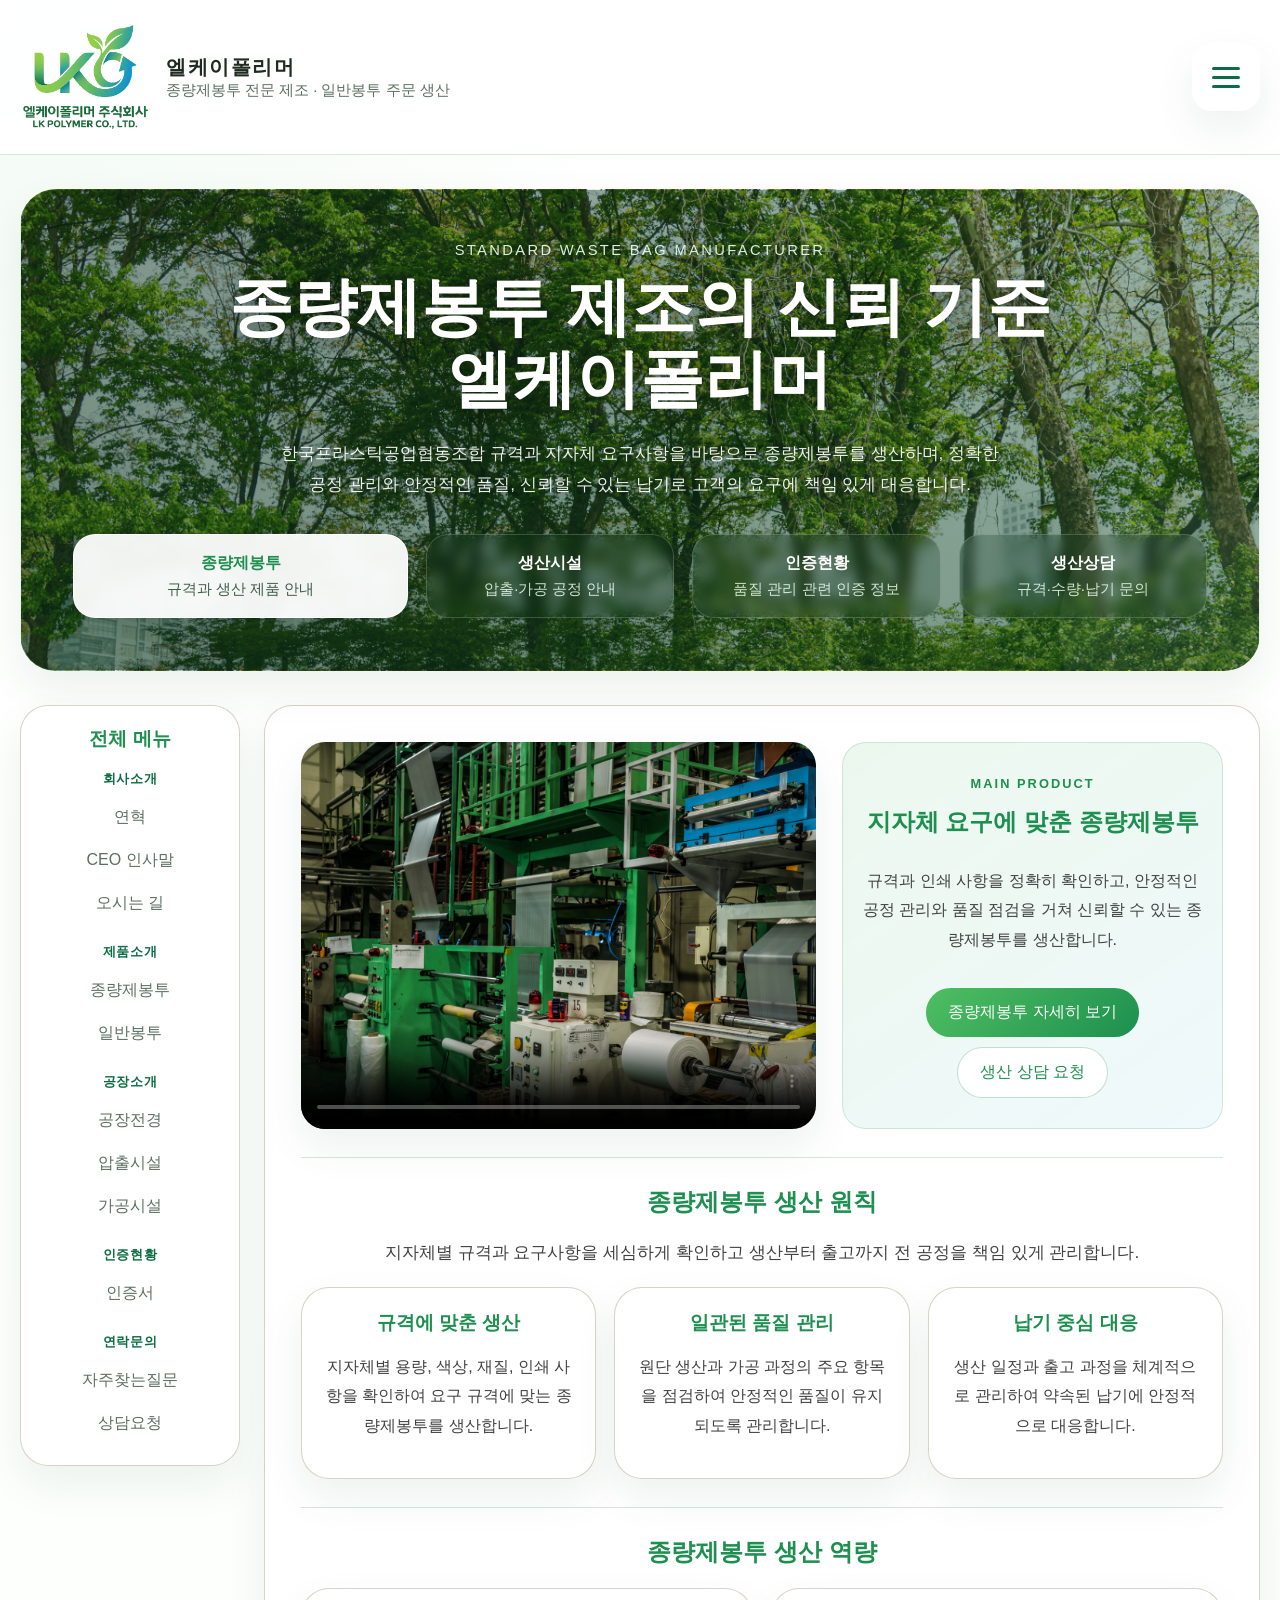
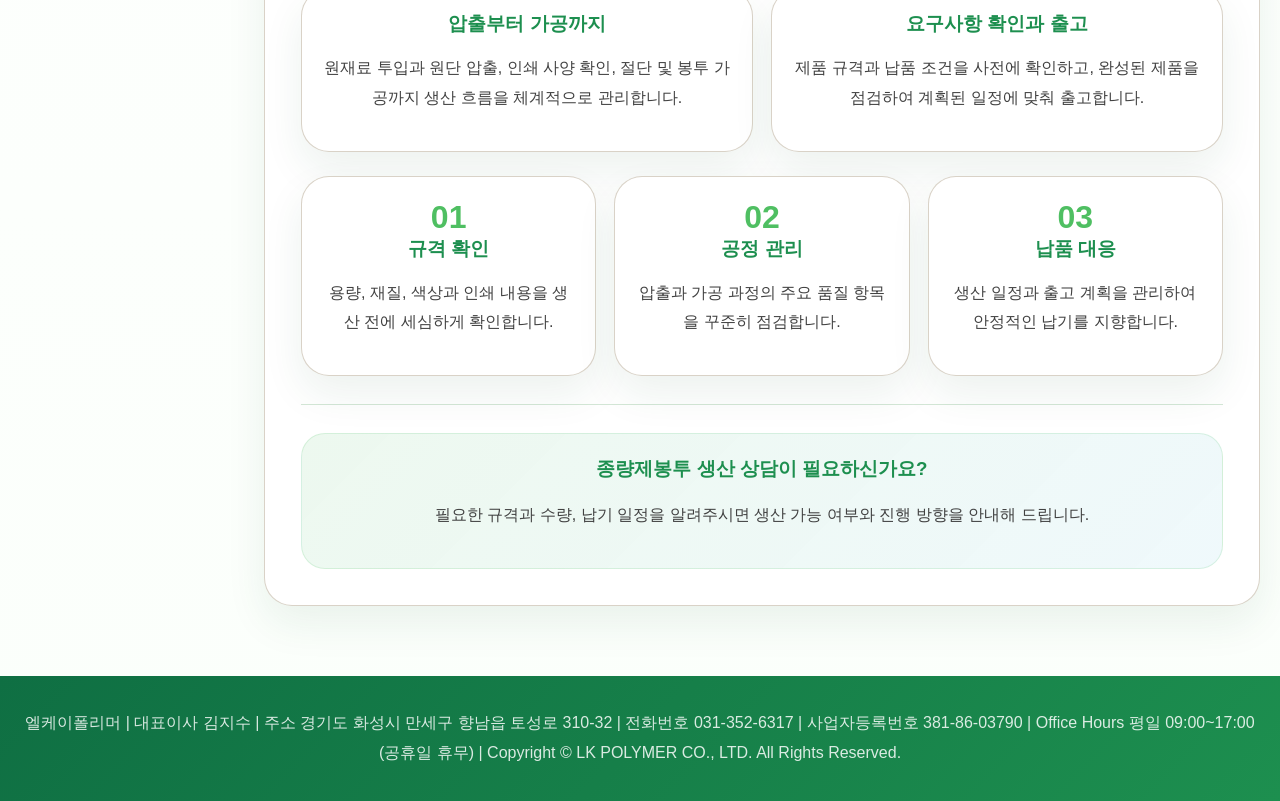
==== index.html @ 13bec756 "1" ====
<!DOCTYPE html>
<html lang="ko">
<head>
  <meta charset="UTF-8">
  <meta name="viewport" content="width=device-width, initial-scale=1.0">
  <title>엘케이폴리머 | 종량제봉투 전문 제조기업</title>
  <link rel="stylesheet" href="assets/css/style.css">
</head>
<body data-page="home">
  <div class="site-shell">
    <header class="header-wrap">
      <div class="header-inner">
        <a class="brand" href="index.html" aria-label="엘케이폴리머 메인으로 이동">
          <img src="assets/images/logo.png" alt="엘케이폴리머 로고">
          <div class="brand-copy">
            <strong data-text-key="brandName">엘케이폴리머</strong>
            <span data-text-key="brandTagline">종량제봉투 전문 제조 · 일반봉투 주문 생산</span>
          </div>
        </a>
        <button class="menu-toggle" type="button" aria-label="전체 메뉴 열기" aria-expanded="false" data-menu-toggle>
          <span></span>
        </button>
      </div>
      <nav class="global-nav" data-global-menu>
        <div class="global-nav-panel">
          <div class="menu-grid">
            <div class="menu-group">
              <h3 data-text-key="menuAbout">회사소개</h3>
              <a href="about-history.html" data-text-key="menuAboutHistory">연혁</a>
              <a href="about-ceo.html" data-text-key="menuAboutCeo">CEO 인사말</a>
              <a href="about-location.html" data-text-key="menuAboutLocation">오시는 길</a>
            </div>
            <div class="menu-group">
              <h3 data-text-key="menuProducts">제품소개</h3>
              <a href="products-paybag.html" data-text-key="menuProductsPaybag">종량제봉투</a>
              <a href="products-general.html" data-text-key="menuProductsGeneral">일반봉투</a>
            </div>
            <div class="menu-group">
              <h3 data-text-key="menuFactory">공장소개</h3>
              <a href="factory-overview.html" data-text-key="menuFactoryOverview">공장전경</a>
              <a href="factory-extrusion.html" data-text-key="menuFactoryExtrusion">압출시설</a>
              <a href="factory-processing.html" data-text-key="menuFactoryProcessing">가공시설</a>
            </div>
            <div class="menu-group">
              <h3 data-text-key="menuCertification">인증현황</h3>
              <a href="certification.html" data-text-key="menuCertificationDoc">인증서</a>
            </div>
            <div class="menu-group">
              <h3 data-text-key="menuContact">연락문의</h3>
              <a href="contact-faq.html" data-text-key="menuContactFaq">자주찾는질문</a>
              <a href="contact-request.html" data-text-key="menuContactRequest">상담요청</a>
            </div>
          </div>
        </div>
      </nav>
    </header>

    <section class="hero">
      <p class="eyebrow" data-text-key="heroEyebrow">Standard Waste Bag Manufacturer</p>
      <h1 data-html-key="heroTitle">종량제봉투 제조의 신뢰 기준<br>엘케이폴리머</h1>
      <p class="description" data-text-key="heroDescription">
        한국프라스틱공업협동조합 규격과 지자체 요구사항을 바탕으로 종량제봉투를 생산하며,
        정확한 공정 관리와 안정적인 품질, 신뢰할 수 있는 납기로 고객의 요구에 책임 있게 대응합니다.
      </p>
      <div class="quick-links">
        <a class="is-primary" href="products-paybag.html">
          <strong data-text-key="quickProductsTitle">종량제봉투</strong>
          <span data-text-key="quickProductsText">규격과 생산 제품 안내</span>
        </a>
        <a href="factory-overview.html">
          <strong data-text-key="quickFactoryTitle">생산시설</strong>
          <span data-text-key="quickFactoryText">압출·가공 공정 안내</span>
        </a>
        <a href="certification.html">
          <strong data-text-key="quickCertificationTitle">인증현황</strong>
          <span data-text-key="quickCertificationText">품질 관리 관련 인증 정보</span>
        </a>
        <a href="contact-faq.html">
          <strong data-text-key="quickContactTitle">생산상담</strong>
          <span data-text-key="quickContactText">규격·수량·납기 문의</span>
        </a>
      </div>
    </section>

    <main class="main-layout">
      <aside class="side-nav">
        <h2>전체 메뉴</h2>
        <span class="side-group-title">회사소개</span>
        <a href="about-history.html">연혁</a>
        <a href="about-ceo.html">CEO 인사말</a>
        <a href="about-location.html">오시는 길</a>
        <span class="side-group-title">제품소개</span>
        <a href="products-paybag.html">종량제봉투</a>
        <a href="products-general.html">일반봉투</a>
        <span class="side-group-title">공장소개</span>
        <a href="factory-overview.html">공장전경</a>
        <a href="factory-extrusion.html">압출시설</a>
        <a href="factory-processing.html">가공시설</a>
        <span class="side-group-title">인증현황</span>
        <a href="certification.html">인증서</a>
        <span class="side-group-title">연락문의</span>
        <a href="contact-faq.html">자주찾는질문</a>
        <a href="contact-request.html">상담요청</a>
      </aside>

      <section class="content-panel">
        <div class="section-block">
          <div class="paybag-focus">
            <div class="paybag-focus-media">
              <video autoplay muted loop playsinline controls preload="metadata" poster="assets/images/factory-extrusion-1.jpg" aria-label="엘케이폴리머 생산시설 영상">
                <source src="assets/videos/production.mp4" type="video/mp4">
                <a href="assets/videos/production.mp4">생산시설 영상 보기</a>
              </video>
            </div>
            <div class="paybag-focus-copy">
              <p class="focus-eyebrow" data-text-key="focusEyebrow">MAIN PRODUCT</p>
              <h2 data-text-key="focusTitle">지자체 요구에 맞춘 종량제봉투</h2>
              <p data-text-key="focusText">규격과 인쇄 사항을 정확히 확인하고, 안정적인 공정 관리와 품질 점검을 거쳐 신뢰할 수 있는 종량제봉투를 생산합니다.</p>
              <div class="focus-actions">
                <a class="button" href="products-paybag.html" data-text-key="focusPrimaryButton">종량제봉투 자세히 보기</a>
                <a class="button button-outline" href="contact-request.html" data-text-key="focusSecondaryButton">생산 상담 요청</a>
              </div>
            </div>
          </div>
        </div>

        <div class="section-block">
          <h2 data-text-key="section1Title">종량제봉투 생산 원칙</h2>
          <p class="lead" data-text-key="section1Lead">
            지자체별 규격과 요구사항을 세심하게 확인하고 생산부터 출고까지 전 공정을 책임 있게 관리합니다.
          </p>
          <div class="card-grid columns-3">
            <article class="info-card">
              <h3 data-text-key="card1Title">규격에 맞춘 생산</h3>
              <p data-text-key="card1Text">지자체별 용량, 색상, 재질, 인쇄 사항을 확인하여 요구 규격에 맞는 종량제봉투를 생산합니다.</p>
            </article>
            <article class="info-card">
              <h3 data-text-key="card2Title">일관된 품질 관리</h3>
              <p data-text-key="card2Text">원단 생산과 가공 과정의 주요 항목을 점검하여 안정적인 품질이 유지되도록 관리합니다.</p>
            </article>
            <article class="info-card">
              <h3 data-text-key="card3Title">납기 중심 대응</h3>
              <p data-text-key="card3Text">생산 일정과 출고 과정을 체계적으로 관리하여 약속된 납기에 안정적으로 대응합니다.</p>
            </article>
          </div>
        </div>

        <div class="section-block">
          <h2 data-text-key="section2Title">종량제봉투 생산 역량</h2>
          <div class="feature-grid">
            <article class="info-card">
              <h3 data-text-key="feature1Title">압출부터 가공까지</h3>
              <p data-text-key="feature1Text">원재료 투입과 원단 압출, 인쇄 사양 확인, 절단 및 봉투 가공까지 생산 흐름을 체계적으로 관리합니다.</p>
            </article>
            <article class="info-card">
              <h3 data-text-key="feature2Title">요구사항 확인과 출고</h3>
              <p data-text-key="feature2Text">제품 규격과 납품 조건을 사전에 확인하고, 완성된 제품을 점검하여 계획된 일정에 맞춰 출고합니다.</p>
            </article>
          </div>
          <div class="stats-band">
            <article class="stats-card">
              <strong>01</strong>
              <h3 data-text-key="stat1Title">규격 확인</h3>
              <p data-text-key="stat1Text">용량, 재질, 색상과 인쇄 내용을 생산 전에 세심하게 확인합니다.</p>
            </article>
            <article class="stats-card">
              <strong>02</strong>
              <h3 data-text-key="stat2Title">공정 관리</h3>
              <p data-text-key="stat2Text">압출과 가공 과정의 주요 품질 항목을 꾸준히 점검합니다.</p>
            </article>
            <article class="stats-card">
              <strong>03</strong>
              <h3 data-text-key="stat3Title">납품 대응</h3>
              <p data-text-key="stat3Text">생산 일정과 출고 계획을 관리하여 안정적인 납기를 지향합니다.</p>
            </article>
          </div>
        </div>

        <div class="section-block">
          <div class="mini-banner">
            <h3 data-text-key="bannerTitle">종량제봉투 생산 상담이 필요하신가요?</h3>
            <p data-text-key="bannerText">필요한 규격과 수량, 납기 일정을 알려주시면 생산 가능 여부와 진행 방향을 안내해 드립니다.</p>
          </div>
        </div>
      </section>
    </main>

    <footer class="site-footer">
      <div class="footer-inner">
        <span data-text-key="footerLine">엘케이폴리머 | 대표이사 김지수 | 주소 경기도 화성시 만세구 향남읍 토성로 310-32 | 전화번호 031-352-6317 | 사업자등록번호 381-86-03790 | Office Hours 평일 09:00~17:00 (공휴일 휴무) | Copyright © LK POLYMER CO., LTD. All Rights Reserved.</span>
      </div>
    </footer>
  </div>
  <script src="assets/js/content.js"></script>
  <script src="assets/js/site.js"></script>
</body>
</html>
---- assets/css/style.css ----
:root {
  --page-bg: #ffffff;
  --panel-bg: #ffffff;
  --panel-soft: #f4fbf4;
  --text: #1f2b21;
  --muted: #5c6f61;
  --line: #d4e7d7;
  --brand: #4fbf62;
  --brand-strong: #1d8f4f;
  --brand-deep: #0b6d43;
  --accent: #37b0d5;
  --shadow: 0 18px 40px rgba(28, 87, 49, 0.08);
  --container: 1300px;
}

* {
  box-sizing: border-box;
}

html {
  scroll-behavior: smooth;
}

body {
  margin: 0;
  font-family: "Segoe UI", "Noto Sans KR", sans-serif;
  color: var(--text);
  background:
    radial-gradient(circle at top left, rgba(79, 191, 98, 0.08), transparent 24%),
    linear-gradient(180deg, #ffffff 0%, #fbfffb 100%);
}

a {
  color: inherit;
  text-decoration: none;
}

img {
  display: block;
  max-width: 100%;
}

button {
  font: inherit;
}

.site-shell {
  min-height: 100vh;
  display: flex;
  flex-direction: column;
}

.header-wrap {
  position: sticky;
  top: 0;
  z-index: 20;
  backdrop-filter: blur(12px);
  background: rgba(255, 255, 255, 0.92);
  border-bottom: 1px solid rgba(212, 231, 215, 0.95);
}

.header-inner {
  width: min(calc(100% - 40px), var(--container));
  margin: 0 auto;
  display: flex;
  align-items: center;
  justify-content: space-between;
  padding: 22px 0;
}

.brand {
  display: inline-flex;
  align-items: center;
  gap: 14px;
}

.brand img {
  width: 132px;
  height: auto;
}

.brand-copy strong {
  display: block;
  font-size: 1.25rem;
  letter-spacing: 0.08em;
}

.brand-copy span {
  color: var(--muted);
  font-size: 0.92rem;
}

.menu-toggle {
  border: 0;
  width: 68px;
  height: 68px;
  border-radius: 20px;
  background: var(--panel-bg);
  box-shadow: var(--shadow);
  display: inline-flex;
  align-items: center;
  justify-content: center;
  cursor: pointer;
}

.menu-toggle span,
.menu-toggle span::before,
.menu-toggle span::after {
  display: block;
  width: 28px;
  height: 3px;
  border-radius: 2px;
  background: var(--brand-deep);
  position: relative;
  transition: transform 0.2s ease, opacity 0.2s ease;
  content: "";
}

.menu-toggle span::before {
  position: absolute;
  top: -9px;
}

.menu-toggle span::after {
  position: absolute;
  top: 9px;
}

.menu-toggle[aria-expanded="true"] span {
  background: transparent;
}

.menu-toggle[aria-expanded="true"] span::before {
  transform: translateY(9px) rotate(45deg);
}

.menu-toggle[aria-expanded="true"] span::after {
  transform: translateY(-9px) rotate(-45deg);
}

.global-nav {
  width: min(calc(100% - 40px), var(--container));
  margin: 0 auto;
  max-height: 0;
  overflow: hidden;
  transition: max-height 0.28s ease;
}

.global-nav.is-open {
  max-height: 480px;
}

.global-nav-panel {
  margin: 0 0 22px;
  padding: 26px 28px;
  background: rgba(255, 255, 255, 0.96);
  border: 1px solid var(--line);
  border-radius: 28px;
  box-shadow: var(--shadow);
}

.menu-grid {
  display: grid;
  grid-template-columns: repeat(5, minmax(0, 1fr));
  gap: 24px;
}

.menu-group h3 {
  margin: 0 0 12px;
  color: var(--brand-strong);
  font-size: 1rem;
  text-align: center;
}

.menu-group a {
  display: block;
  padding: 8px 0;
  color: var(--muted);
  text-align: center;
}

.hero {
  width: min(calc(100% - 40px), var(--container));
  margin: 34px auto 0;
  padding: 52px;
  border-radius: 36px;
  background:
    linear-gradient(135deg, rgba(7, 47, 27, 0.46), rgba(10, 84, 45, 0.3)),
    linear-gradient(180deg, rgba(8, 48, 25, 0.08), rgba(8, 48, 25, 0.3)),
    url("../images/main-hero.jpg");
  background-size: cover;
  background-position: center center;
  background-repeat: no-repeat;
  color: #ffffff;
  border: 1px solid rgba(79, 191, 98, 0.14);
  box-shadow: var(--shadow);
  position: relative;
  overflow: hidden;
  text-align: center;
}

.hero::after {
  content: "";
  position: absolute;
  inset: auto -80px -100px auto;
  width: 280px;
  height: 280px;
  border-radius: 50%;
  background: rgba(255, 255, 255, 0.06);
}

.hero p.eyebrow {
  margin: 0 0 14px;
  font-size: 0.92rem;
  letter-spacing: 0.16em;
  text-transform: uppercase;
  color: rgba(232, 255, 236, 0.92);
  text-shadow: 0 2px 10px rgba(0, 0, 0, 0.3);
}

.hero h1 {
  margin: 0;
  font-size: clamp(2.1rem, 5vw, 4rem);
  line-height: 1.12;
  color: #ffffff;
  text-shadow: 0 4px 22px rgba(0, 0, 0, 0.38);
}

.hero p.description {
  max-width: 720px;
  margin: 22px auto 0;
  font-size: 1.08rem;
  line-height: 1.8;
  color: rgba(255, 255, 255, 0.92);
  text-shadow: 0 3px 14px rgba(0, 0, 0, 0.32);
}

.quick-links {
  display: grid;
  grid-template-columns: 1.35fr repeat(3, minmax(0, 1fr));
  gap: 18px;
  margin-top: 34px;
  text-align: center;
}

.quick-links a {
  padding: 18px 20px;
  border-radius: 22px;
  background: rgba(8, 45, 24, 0.22);
  border: 1px solid rgba(255, 255, 255, 0.18);
  backdrop-filter: blur(6px);
}

.quick-links strong {
  display: block;
  margin-bottom: 6px;
  color: #ffffff;
}

.quick-links span {
  color: rgba(240, 255, 242, 0.84);
  font-size: 0.92rem;
}

.quick-links a.is-primary {
  background: rgba(255, 255, 255, 0.94);
  border-color: rgba(255, 255, 255, 0.82);
  box-shadow: 0 14px 34px rgba(5, 42, 22, 0.22);
}

.quick-links a.is-primary strong {
  color: var(--brand-strong);
}

.quick-links a.is-primary span {
  color: #3f5d4a;
}

.main-layout {
  width: min(calc(100% - 40px), var(--container));
  margin: 34px auto 70px;
  display: grid;
  grid-template-columns: 220px minmax(0, 1fr);
  gap: 24px;
}

.paybag-focus {
  display: grid;
  grid-template-columns: minmax(0, 1.15fr) minmax(280px, 0.85fr);
  gap: 26px;
  align-items: stretch;
}

.paybag-focus-media {
  min-height: 360px;
  overflow: hidden;
  border-radius: 24px;
  box-shadow: var(--shadow);
}

.paybag-focus-media img,
.paybag-focus-media video {
  display: block;
  width: 100%;
  height: 100%;
  object-fit: cover;
}

.paybag-focus-copy {
  display: flex;
  flex-direction: column;
  align-items: center;
  justify-content: center;
  padding: 26px 18px;
  border-radius: 24px;
  background: linear-gradient(145deg, rgba(79, 191, 98, 0.11), rgba(55, 176, 213, 0.08));
  border: 1px solid rgba(29, 143, 79, 0.16);
  text-align: center;
}

.paybag-focus-copy .focus-eyebrow {
  margin: 0 0 10px;
  color: var(--brand-strong);
  font-size: 0.8rem;
  font-weight: 800;
  letter-spacing: 0.16em;
}

.paybag-focus-copy h2 {
  margin-bottom: 12px;
}

.focus-actions {
  display: flex;
  flex-wrap: wrap;
  justify-content: center;
  gap: 10px;
  margin-top: 18px;
}

.side-nav,
.content-panel,
.info-card,
.stats-card {
  background: var(--panel-bg);
  border: 1px solid rgba(215, 208, 196, 0.95);
  border-radius: 28px;
  box-shadow: var(--shadow);
}

.side-nav {
  padding: 20px 16px;
  align-self: start;
  position: sticky;
  top: 118px;
  text-align: center;
}

.side-nav h2 {
  margin: 0 0 18px;
  font-size: 1.2rem;
  color: var(--brand-strong);
}

.side-nav .side-group-title {
  display: block;
  margin: 18px 0 8px;
  padding: 0;
  font-size: 0.84rem;
  font-weight: 800;
  letter-spacing: 0.04em;
  color: var(--brand-deep);
}

.side-nav .side-group-title:first-of-type {
  margin-top: 0;
}

.side-nav a {
  display: block;
  padding: 11px 10px;
  border-radius: 16px;
  color: var(--muted);
  transition: background 0.2s ease, color 0.2s ease;
}

.side-nav a:hover,
.side-nav a.is-active {
  background: var(--panel-soft);
  color: var(--brand-strong);
  font-weight: 700;
}

.content-panel {
  padding: 36px;
  text-align: center;
}

.content-panel h1,
.content-panel h2,
.content-panel h3 {
  margin-top: 0;
  color: var(--brand-strong);
}

.content-panel p,
.content-panel li {
  line-height: 1.85;
  color: #414141;
}

.content-panel ul {
  padding-left: 0;
  list-style-position: inside;
}

.lead {
  font-size: 1.08rem;
  color: var(--muted);
}

.section-block + .section-block {
  margin-top: 28px;
  padding-top: 28px;
  border-top: 1px solid var(--line);
}

.feature-grid,
.card-grid,
.certificate-grid,
.faq-grid {
  display: grid;
  grid-template-columns: repeat(2, minmax(0, 1fr));
  gap: 18px;
}

.card-grid.columns-3 {
  grid-template-columns: repeat(3, minmax(0, 1fr));
}

.info-card,
.stats-card {
  padding: 22px;
  text-align: center;
}

.info-card h3,
.stats-card h3 {
  margin-bottom: 10px;
}

.stats-band {
  display: grid;
  grid-template-columns: repeat(3, minmax(0, 1fr));
  gap: 18px;
  margin-top: 24px;
}

.stats-card strong {
  display: block;
  font-size: 2rem;
  color: var(--brand);
}

.timeline {
  position: relative;
  max-width: 560px;
  margin: 0 auto;
  padding: 0;
  list-style: none;
  text-align: center;
}

.timeline::before {
  display: none;
}

.timeline li {
  position: relative;
  margin-bottom: 18px;
  padding: 0;
}

.timeline li::before {
  content: "";
  display: inline-block;
  width: 12px;
  height: 12px;
  margin-right: 10px;
  border-radius: 50%;
  background: var(--accent);
  border: 3px solid #fff;
  box-shadow: 0 0 0 1px rgba(217, 143, 57, 0.3);
  vertical-align: middle;
}

.certificate-item {
  display: flex;
  flex-direction: column;
  padding: 20px;
  border-radius: 22px;
  background: var(--panel-soft);
  border: 1px solid var(--line);
  text-align: center;
}

.certificate-preview {
  display: block;
  aspect-ratio: 210 / 297;
  overflow: hidden;
  border-radius: 16px;
  border: 1px solid rgba(29, 143, 79, 0.16);
  background: #ffffff;
}

.certificate-preview img {
  display: block;
  width: 100%;
  height: 100%;
  object-fit: contain;
  transition: transform 0.25s ease;
}

.certificate-preview:hover img {
  transform: scale(1.025);
}

.certificate-item h3 {
  margin: 14px 0 0;
  text-align: center;
  font-size: 1rem;
}

.certificate-status {
  display: grid;
  place-items: center;
  min-height: 150px;
  border-radius: 18px;
  border: 1px dashed rgba(29, 143, 79, 0.36);
  background:
    radial-gradient(circle at top, rgba(79, 191, 98, 0.14), transparent 55%),
    #ffffff;
  color: var(--brand-strong);
  font-size: 1.35rem;
  font-weight: 800;
}

.certificate-item .button {
  display: inline-flex;
  margin: 14px auto 0;
  padding: 11px 18px;
  font-size: 0.92rem;
  font-weight: 700;
}

.certificate-item p {
  margin: 10px auto 0;
}

.faq-item {
  padding: 22px;
  border-radius: 22px;
  background: var(--panel-soft);
  text-align: center;
}

.contact-form {
  display: grid;
  gap: 16px;
}

.contact-form label {
  display: grid;
  gap: 8px;
  color: var(--brand-strong);
  font-weight: 600;
  text-align: center;
}

.contact-form input,
.contact-form textarea,
.contact-form select {
  width: 100%;
  border: 1px solid var(--line);
  border-radius: 16px;
  padding: 14px 16px;
  background: #fff;
  font: inherit;
  color: var(--text);
  text-align: center;
}

.contact-form textarea {
  min-height: 180px;
  resize: vertical;
}

.button {
  display: inline-flex;
  align-items: center;
  justify-content: center;
  width: fit-content;
  margin: 0 auto;
  border: 0;
  border-radius: 999px;
  padding: 14px 22px;
  background: linear-gradient(135deg, var(--brand), var(--brand-strong));
  color: #fff;
  cursor: pointer;
}

.button.button-outline {
  border: 1px solid rgba(29, 143, 79, 0.28);
  background: #ffffff;
  color: var(--brand-strong);
}

.mini-banner {
  padding: 22px 24px;
  border-radius: 24px;
  background: linear-gradient(135deg, rgba(79, 191, 98, 0.1), rgba(55, 176, 213, 0.08));
  border: 1px solid rgba(79, 191, 98, 0.16);
  text-align: center;
}

.map-embed {
  margin-top: 24px;
  overflow: hidden;
  border-radius: 24px;
  border: 1px solid rgba(79, 191, 98, 0.16);
  box-shadow: var(--shadow);
}

.map-embed iframe {
  display: block;
  width: 100%;
  height: 420px;
  border: 0;
}

.map-links {
  margin-top: 18px;
  text-align: center;
}

.link-button {
  display: inline-flex;
  align-items: center;
  justify-content: center;
  padding: 13px 22px;
  border-radius: 999px;
  background: linear-gradient(135deg, var(--brand), var(--brand-strong));
  color: #ffffff;
  font-weight: 700;
  box-shadow: var(--shadow);
}

.product-gallery {
  display: grid;
  gap: 18px;
  margin-top: 28px;
}

.product-gallery-main {
  overflow: hidden;
  border-radius: 28px;
  border: 1px solid rgba(79, 191, 98, 0.16);
  background: #f8fbf8;
  box-shadow: var(--shadow);
}

.product-gallery-main img {
  display: block;
  width: 100%;
  height: 520px;
  object-fit: cover;
}

.product-gallery-thumbs {
  display: grid;
  grid-template-columns: repeat(3, minmax(0, 1fr));
  gap: 14px;
}

.gallery-thumb {
  padding: 0;
  border: 2px solid transparent;
  border-radius: 20px;
  overflow: hidden;
  background: #ffffff;
  cursor: pointer;
  box-shadow: var(--shadow);
}

.gallery-thumb.is-active {
  border-color: var(--brand-strong);
}

.gallery-thumb img {
  display: block;
  width: 100%;
  height: 140px;
  object-fit: cover;
}

.site-footer {
  margin-top: auto;
  background: linear-gradient(135deg, #0f6f43, #1d8f4f);
  color: rgba(255, 255, 255, 0.84);
}

.footer-inner {
  width: min(calc(100% - 40px), var(--container));
  margin: 0 auto;
  padding: 32px 0;
  text-align: center;
  line-height: 1.9;
  word-break: keep-all;
}

@media (max-width: 1100px) {
  .menu-grid,
  .quick-links,
  .card-grid.columns-3,
  .stats-band {
    grid-template-columns: repeat(2, minmax(0, 1fr));
  }

  .main-layout {
    grid-template-columns: 1fr;
  }

  .paybag-focus {
    grid-template-columns: 1fr;
  }

  .side-nav {
    position: static;
  }
}

@media (max-width: 760px) {
  .header-inner,
  .hero,
  .main-layout,
  .footer-inner,
  .global-nav {
    width: min(calc(100% - 24px), var(--container));
  }

  .header-inner {
    gap: 12px;
    padding: 14px 0;
  }

  .brand {
    min-width: 0;
    gap: 10px;
  }

  .brand-copy {
    min-width: 0;
  }

  .brand-copy strong {
    font-size: 1rem;
    letter-spacing: 0.12em;
    line-height: 1.45;
  }

  .menu-toggle {
    flex: 0 0 54px;
    width: 54px;
    height: 54px;
    border-radius: 18px;
  }

  .menu-toggle span,
  .menu-toggle span::before,
  .menu-toggle span::after {
    width: 24px;
  }

  .global-nav.is-open {
    max-height: calc(100vh - 96px);
    overflow-y: auto;
  }

  .hero,
  .content-panel,
  .global-nav-panel {
    padding: 22px 18px;
    border-radius: 24px;
  }

  .global-nav-panel {
    margin-bottom: 14px;
  }

  .side-nav {
    display: none;
  }

  .quick-links,
  .menu-grid,
  .feature-grid,
  .card-grid,
  .certificate-grid,
  .faq-grid,
  .stats-band,
  .product-gallery-thumbs {
    grid-template-columns: 1fr;
  }

  .menu-grid {
    gap: 18px;
  }

  .menu-group h3 {
    margin-bottom: 8px;
    font-size: 0.98rem;
  }

  .menu-group a {
    padding: 6px 0;
    font-size: 0.95rem;
  }

  .hero {
    margin-top: 22px;
  }

  .hero h1 {
    font-size: clamp(1.9rem, 10vw, 2.8rem);
  }

  .hero p.description,
  .content-panel p,
  .content-panel li {
    font-size: 0.98rem;
    line-height: 1.75;
  }

  .content-panel h1 {
    font-size: clamp(2rem, 9vw, 2.6rem);
  }

  .product-gallery-main img,
  .gallery-thumb img {
    height: auto;
  }

  .paybag-focus-media {
    min-height: 240px;
  }

  .focus-actions {
    flex-direction: column;
    align-items: stretch;
    width: 100%;
  }

  .focus-actions .button {
    width: 100%;
    justify-content: center;
  }

  .brand-copy span {
    display: none;
  }

  .brand img {
    width: 92px;
  }

  .footer-inner {
    font-size: 0.92rem;
  }
}

@media (max-width: 390px) {
  .brand-copy strong {
    font-size: 0.9rem;
    letter-spacing: 0.1em;
  }

  .brand img {
    width: 82px;
  }

  .content-panel {
    padding: 20px 16px;
  }
}
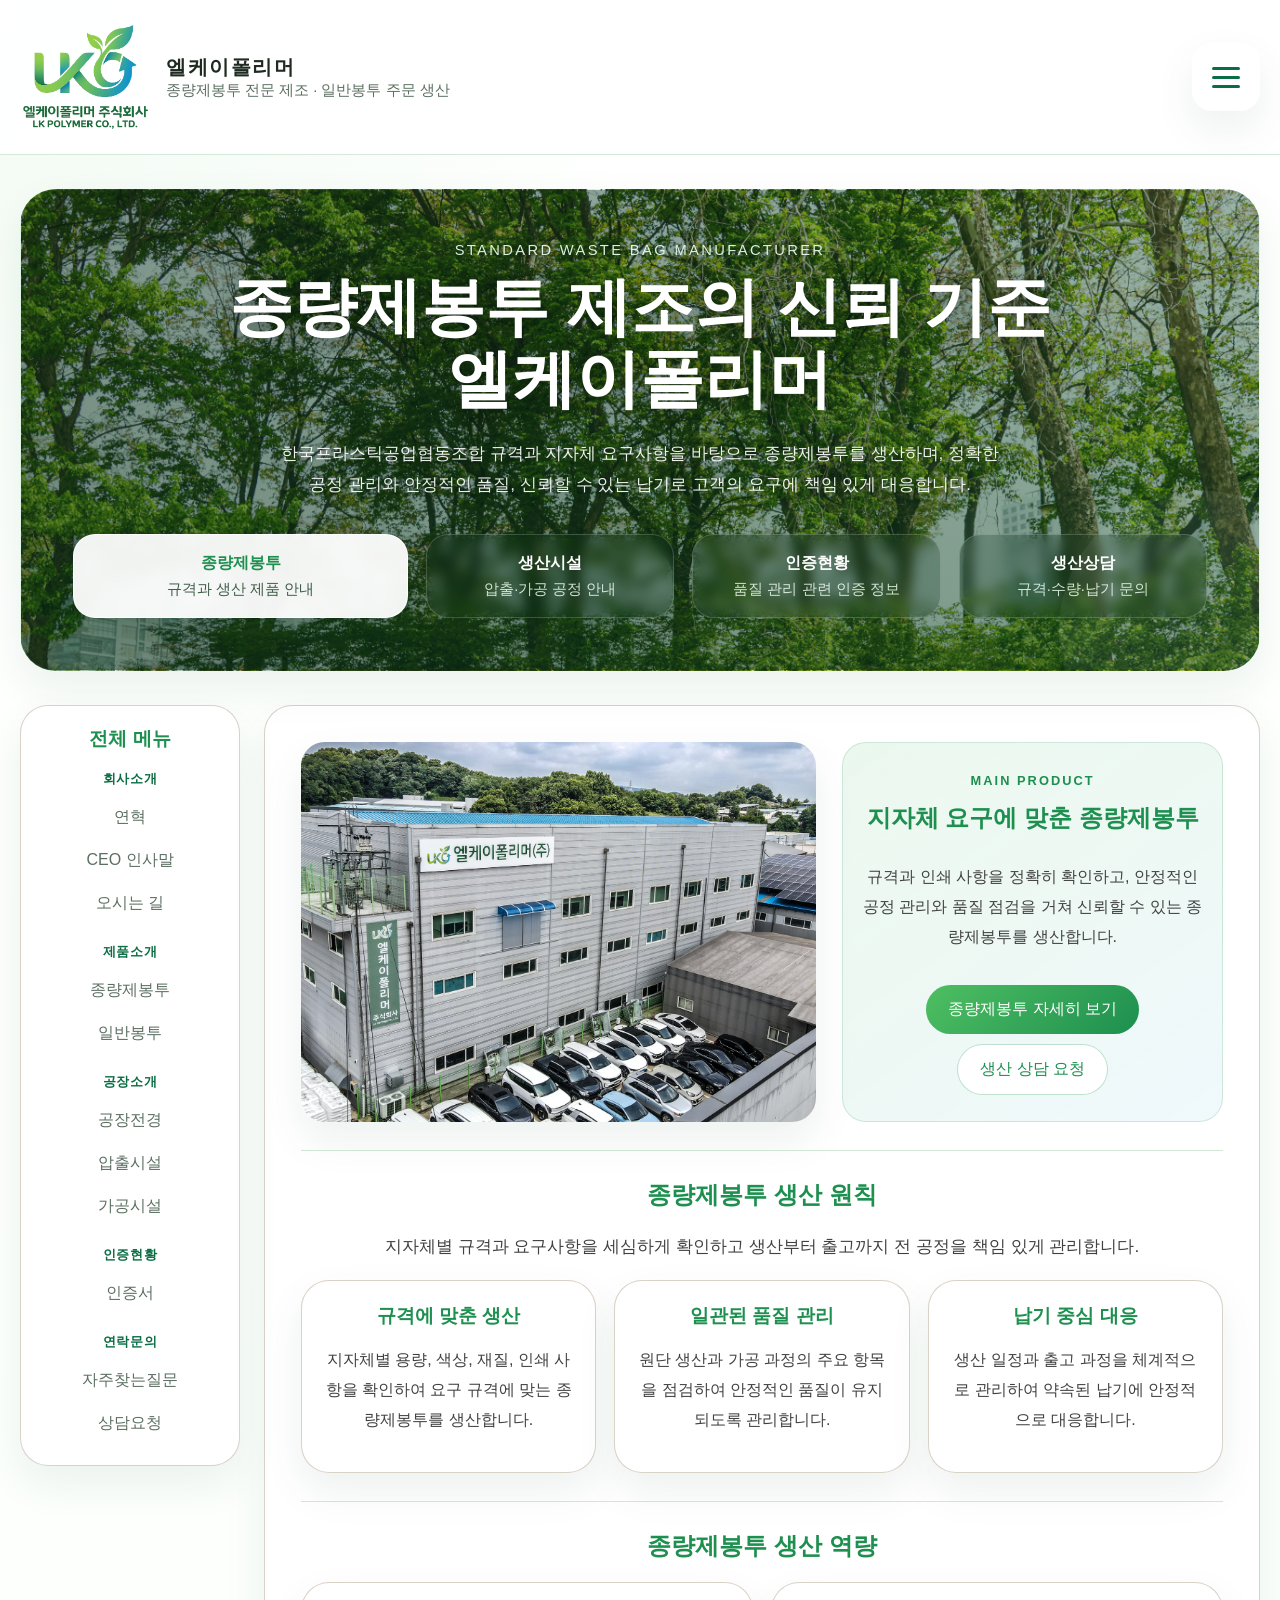
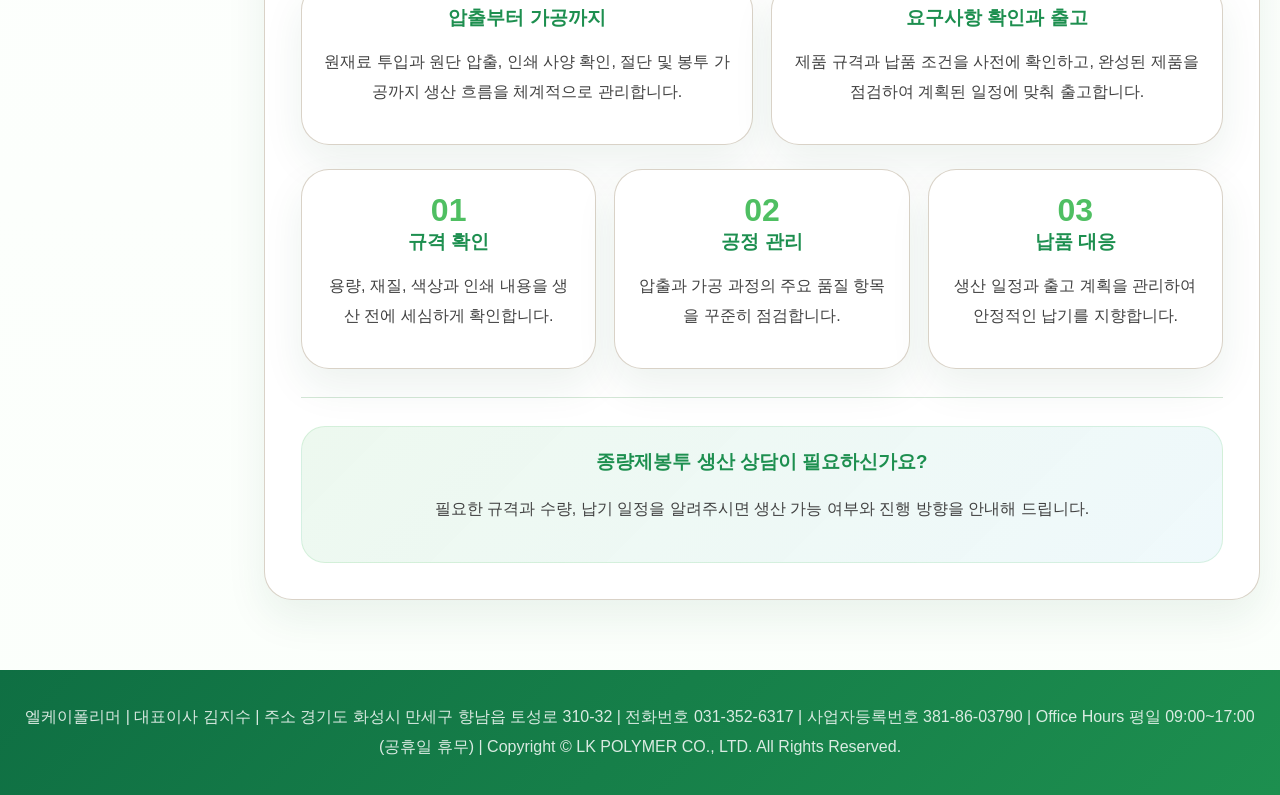
==== commit 3256b26d: "1" ====
--- a/index.html
+++ b/index.html
@@ -107,10 +107,7 @@
         <div class="section-block">
           <div class="paybag-focus">
             <div class="paybag-focus-media">
-              <video autoplay muted loop playsinline controls preload="metadata" poster="assets/images/factory-extrusion-1.jpg" aria-label="엘케이폴리머 생산시설 영상">
-                <source src="assets/videos/production.mp4" type="video/mp4">
-                <a href="assets/videos/production.mp4">생산시설 영상 보기</a>
-              </video>
+              <img src="assets/images/home-factory.jpg" alt="엘케이폴리머 공장 전경">
             </div>
             <div class="paybag-focus-copy">
               <p class="focus-eyebrow" data-text-key="focusEyebrow">MAIN PRODUCT</p>
--- a/assets/css/style.css
+++ b/assets/css/style.css
@@ -298,8 +298,7 @@
   box-shadow: var(--shadow);
 }
 
-.paybag-focus-media img,
-.paybag-focus-media video {
+.paybag-focus-media img {
   display: block;
   width: 100%;
   height: 100%;
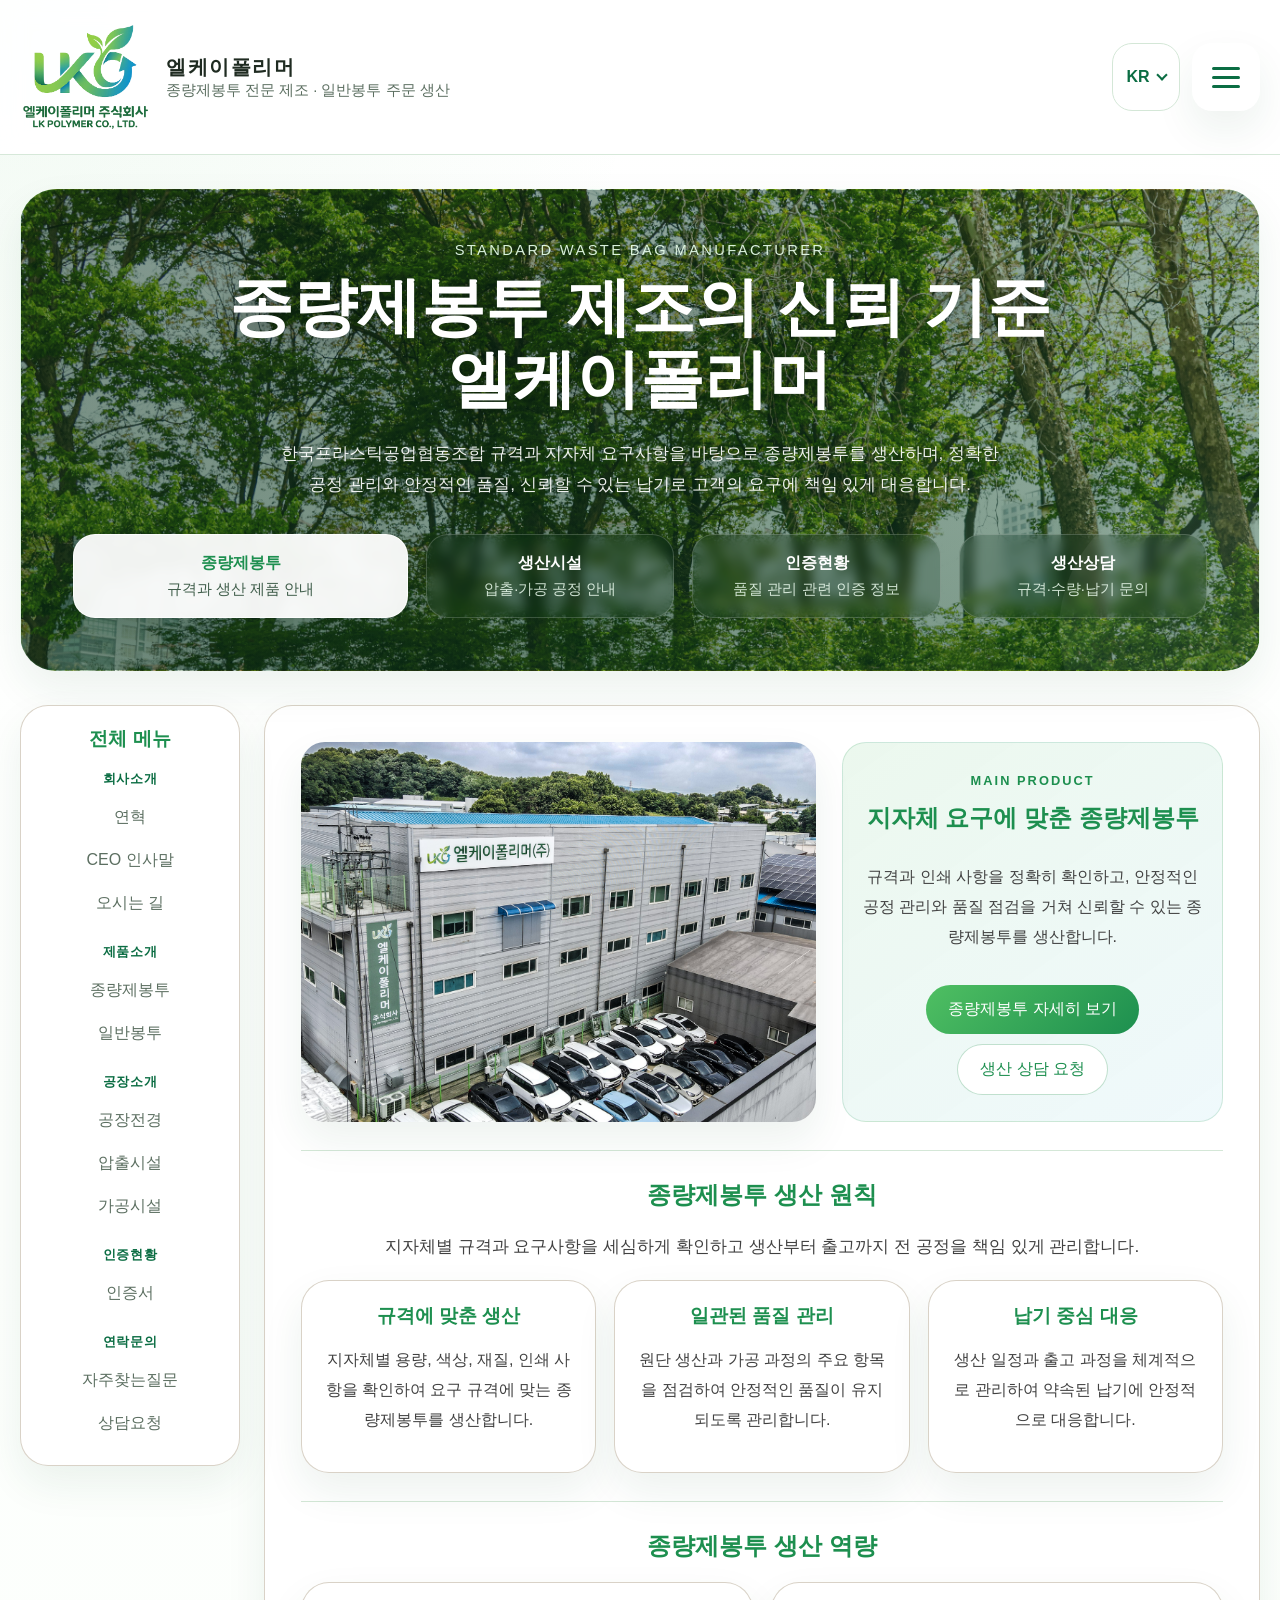
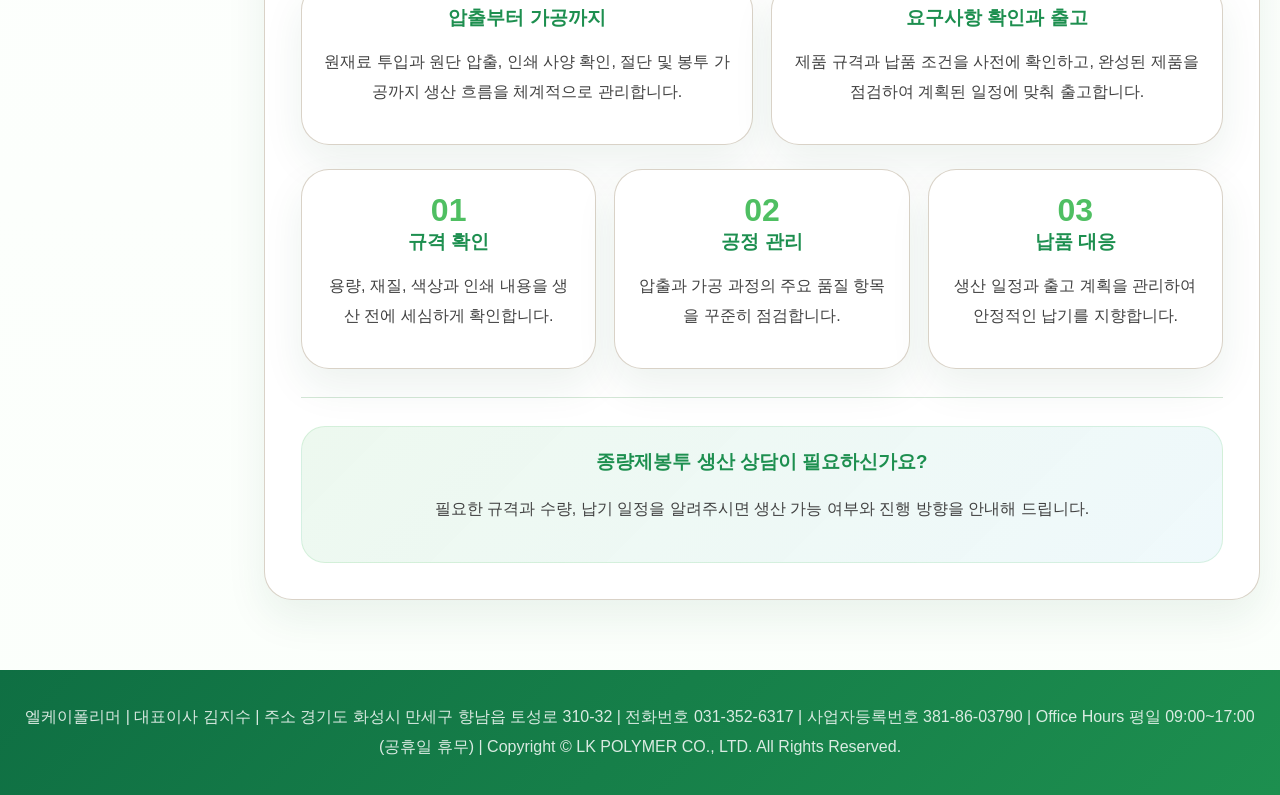
==== commit 7dd8d157: "1" ====
--- a/index.html
+++ b/index.html
@@ -4,7 +4,7 @@
   <meta charset="UTF-8">
   <meta name="viewport" content="width=device-width, initial-scale=1.0">
   <title>엘케이폴리머 | 종량제봉투 전문 제조기업</title>
-  <link rel="stylesheet" href="assets/css/style.css">
+  <link rel="stylesheet" href="assets/css/style.css?v=20261013-i18n">
 </head>
 <body data-page="home">
   <div class="site-shell">
@@ -17,9 +17,21 @@
             <span data-text-key="brandTagline">종량제봉투 전문 제조 · 일반봉투 주문 생산</span>
           </div>
         </a>
-        <button class="menu-toggle" type="button" aria-label="전체 메뉴 열기" aria-expanded="false" data-menu-toggle>
+        <div class="header-actions">
+          <div class="language-picker" data-language-picker>
+            <button class="language-toggle" type="button" data-language-toggle aria-label="언어 선택 (KR)" aria-expanded="false" aria-controls="language-options">
+              <span data-current-language>KR</span>
+            </button>
+            <div class="language-options" id="language-options" data-language-options role="group" aria-label="언어 선택" hidden>
+              <button type="button" data-language="ko" lang="ko" aria-pressed="true"><strong>KR</strong><span>한국어</span></button>
+              <button type="button" data-language="en" lang="en" aria-pressed="false"><strong>EN</strong><span>English</span></button>
+              <button type="button" data-language="ja" lang="ja" aria-pressed="false"><strong>JP</strong><span>日本語</span></button>
+            </div>
+          </div>
+          <button class="menu-toggle" type="button" aria-label="전체 메뉴 열기" aria-expanded="false" data-menu-toggle>
           <span></span>
         </button>
+        </div>
       </div>
       <nav class="global-nav" data-global-menu>
         <div class="global-nav-panel">
@@ -189,7 +201,9 @@
     </footer>
   </div>
   <script src="assets/js/content.js"></script>
-  <script src="assets/js/site.js"></script>
+  <script src="assets/js/translations.js?v=20261013"></script>
+  <script src="assets/js/i18n.js?v=20261013"></script>
+  <script src="assets/js/site.js?v=20261013"></script>
 </body>
 </html>
 
--- a/assets/css/style.css
+++ b/assets/css/style.css
@@ -66,12 +66,116 @@
   align-items: center;
   justify-content: space-between;
   padding: 22px 0;
+  gap: 20px;
 }
 
 .brand {
   display: inline-flex;
   align-items: center;
   gap: 14px;
+  min-width: 0;
+}
+
+.brand-copy {
+  min-width: 0;
+}
+
+.brand-copy strong {
+  overflow-wrap: anywhere;
+}
+
+.header-actions {
+  display: flex;
+  align-items: center;
+  gap: 12px;
+  flex-shrink: 0;
+}
+
+.language-picker {
+  position: relative;
+}
+
+.language-toggle {
+  display: inline-flex;
+  align-items: center;
+  justify-content: center;
+  gap: 8px;
+  width: 68px;
+  height: 68px;
+  border: 1px solid var(--line);
+  border-radius: 20px;
+  background: var(--panel-bg);
+  color: var(--brand-deep);
+  font-weight: 700;
+  cursor: pointer;
+}
+
+.language-toggle::after {
+  content: "";
+  width: 6px;
+  height: 6px;
+  border-right: 2px solid currentColor;
+  border-bottom: 2px solid currentColor;
+  transform: translateY(-2px) rotate(45deg);
+}
+
+.language-options {
+  position: absolute;
+  right: 0;
+  top: calc(100% + 8px);
+  z-index: 30;
+  min-width: 152px;
+  padding: 6px;
+  border: 1px solid var(--line);
+  border-radius: 16px;
+  background: #ffffff;
+  box-shadow: var(--shadow);
+}
+
+.language-options[hidden] {
+  display: none;
+}
+
+.language-options button {
+  display: flex;
+  align-items: center;
+  gap: 12px;
+  width: 100%;
+  min-height: 44px;
+  padding: 10px 12px;
+  border: 0;
+  border-radius: 10px;
+  background: transparent;
+  color: var(--text);
+  text-align: left;
+  cursor: pointer;
+}
+
+.language-options button[aria-pressed="true"],
+.language-options button:hover {
+  background: var(--panel-soft);
+  color: var(--brand-deep);
+}
+
+.language-toggle:focus-visible,
+.language-options button:focus-visible {
+  outline: 2px solid var(--brand-strong);
+  outline-offset: 3px;
+}
+
+html[lang="en"] .content-panel,
+html[lang="en"] .menu-group,
+html[lang="en"] .side-nav {
+  overflow-wrap: anywhere;
+}
+
+html[lang="ja"] body {
+  font-family: "Yu Gothic", "Noto Sans JP", sans-serif;
+  line-break: strict;
+}
+
+html[lang="ja"] .footer-inner {
+  word-break: normal;
 }
 
 .brand img {
@@ -147,7 +251,8 @@
 }
 
 .global-nav.is-open {
-  max-height: 480px;
+  max-height: min(640px, calc(100vh - 120px));
+  overflow-y: auto;
 }
 
 .global-nav-panel {
@@ -427,14 +532,27 @@
 .feature-grid,
 .card-grid,
 .certificate-grid,
-.faq-grid {
-  display: grid;
-  grid-template-columns: repeat(2, minmax(0, 1fr));
+.faq-grid,
+.stats-band {
+  --card-width: calc((100% - 18px) / 2);
+  display: flex;
+  flex-wrap: wrap;
+  justify-content: center;
   gap: 18px;
 }
 
-.card-grid.columns-3 {
-  grid-template-columns: repeat(3, minmax(0, 1fr));
+.feature-grid > *,
+.card-grid > *,
+.certificate-grid > *,
+.faq-grid > *,
+.stats-band > * {
+  flex: 0 0 var(--card-width);
+  min-width: 0;
+}
+
+.card-grid.columns-3,
+.stats-band {
+  --card-width: calc((100% - 36px) / 3);
 }
 
 .info-card,
@@ -449,9 +567,6 @@
 }
 
 .stats-band {
-  display: grid;
-  grid-template-columns: repeat(3, minmax(0, 1fr));
-  gap: 18px;
   margin-top: 24px;
 }
 
@@ -563,35 +678,34 @@
   text-align: center;
 }
 
-.contact-form {
-  display: grid;
-  gap: 16px;
-}
-
-.contact-form label {
-  display: grid;
-  gap: 8px;
+.contact-methods .info-card {
+  display: flex;
+  flex-direction: column;
+  align-items: center;
+  min-width: 0;
+}
+
+.contact-methods h2 {
+  margin: 0 0 12px;
+  font-size: 1.25rem;
+}
+
+.contact-value {
+  max-width: 100%;
   color: var(--brand-strong);
-  font-weight: 600;
-  text-align: center;
-}
-
-.contact-form input,
-.contact-form textarea,
-.contact-form select {
-  width: 100%;
-  border: 1px solid var(--line);
-  border-radius: 16px;
-  padding: 14px 16px;
-  background: #fff;
-  font: inherit;
-  color: var(--text);
-  text-align: center;
-}
-
-.contact-form textarea {
-  min-height: 180px;
-  resize: vertical;
+  font-size: clamp(1.05rem, 2vw, 1.45rem);
+  font-weight: 700;
+  overflow-wrap: anywhere;
+}
+
+.contact-methods p {
+  flex: 1;
+  color: var(--muted);
+}
+
+.contact-methods a:focus-visible {
+  outline: 2px solid var(--brand-strong);
+  outline-offset: 4px;
 }
 
 .button {
@@ -719,10 +833,13 @@
 
 @media (max-width: 1100px) {
   .menu-grid,
-  .quick-links,
+  .quick-links {
+    grid-template-columns: repeat(2, minmax(0, 1fr));
+  }
+
   .card-grid.columns-3,
   .stats-band {
-    grid-template-columns: repeat(2, minmax(0, 1fr));
+    --card-width: calc((100% - 18px) / 2);
   }
 
   .main-layout {
@@ -752,6 +869,18 @@
     padding: 14px 0;
   }
 
+  .header-actions {
+    gap: 8px;
+  }
+
+  .language-toggle {
+    width: 52px;
+    height: 54px;
+    gap: 6px;
+    border-radius: 18px;
+    font-size: 0.85rem;
+  }
+
   .brand {
     min-width: 0;
     gap: 10px;
@@ -763,7 +892,7 @@
 
   .brand-copy strong {
     font-size: 1rem;
-    letter-spacing: 0.12em;
+    letter-spacing: 0.02em;
     line-height: 1.45;
   }
 
@@ -801,14 +930,17 @@
   }
 
   .quick-links,
-  .menu-grid,
+  .menu-grid {
+    grid-template-columns: 1fr;
+  }
+
   .feature-grid,
   .card-grid,
+  .card-grid.columns-3,
   .certificate-grid,
   .faq-grid,
-  .stats-band,
-  .product-gallery-thumbs {
-    grid-template-columns: 1fr;
+  .stats-band {
+    --card-width: 100%;
   }
 
   .menu-grid {
@@ -844,9 +976,36 @@
     font-size: clamp(2rem, 9vw, 2.6rem);
   }
 
-  .product-gallery-main img,
+  .product-gallery {
+    gap: 12px;
+    min-width: 0;
+  }
+
+  .product-gallery-main {
+    border-radius: 18px;
+  }
+
+  .product-gallery-main img {
+    height: auto;
+    object-fit: contain;
+  }
+
+  .product-gallery-thumbs {
+    width: 100%;
+    max-width: 340px;
+    justify-self: center;
+    grid-template-columns: repeat(3, minmax(0, 1fr));
+    gap: 8px;
+  }
+
+  .gallery-thumb {
+    min-width: 0;
+    border-radius: 12px;
+  }
+
   .gallery-thumb img {
-    height: auto;
+    height: 72px;
+    object-fit: cover;
   }
 
   .paybag-focus-media {
@@ -870,6 +1029,7 @@
 
   .brand img {
     width: 92px;
+    flex-shrink: 0;
   }
 
   .footer-inner {
@@ -880,11 +1040,12 @@
 @media (max-width: 390px) {
   .brand-copy strong {
     font-size: 0.9rem;
-    letter-spacing: 0.1em;
+    letter-spacing: 0.02em;
   }
 
   .brand img {
-    width: 82px;
+    width: 64px;
+    flex-shrink: 0;
   }
 
   .content-panel {
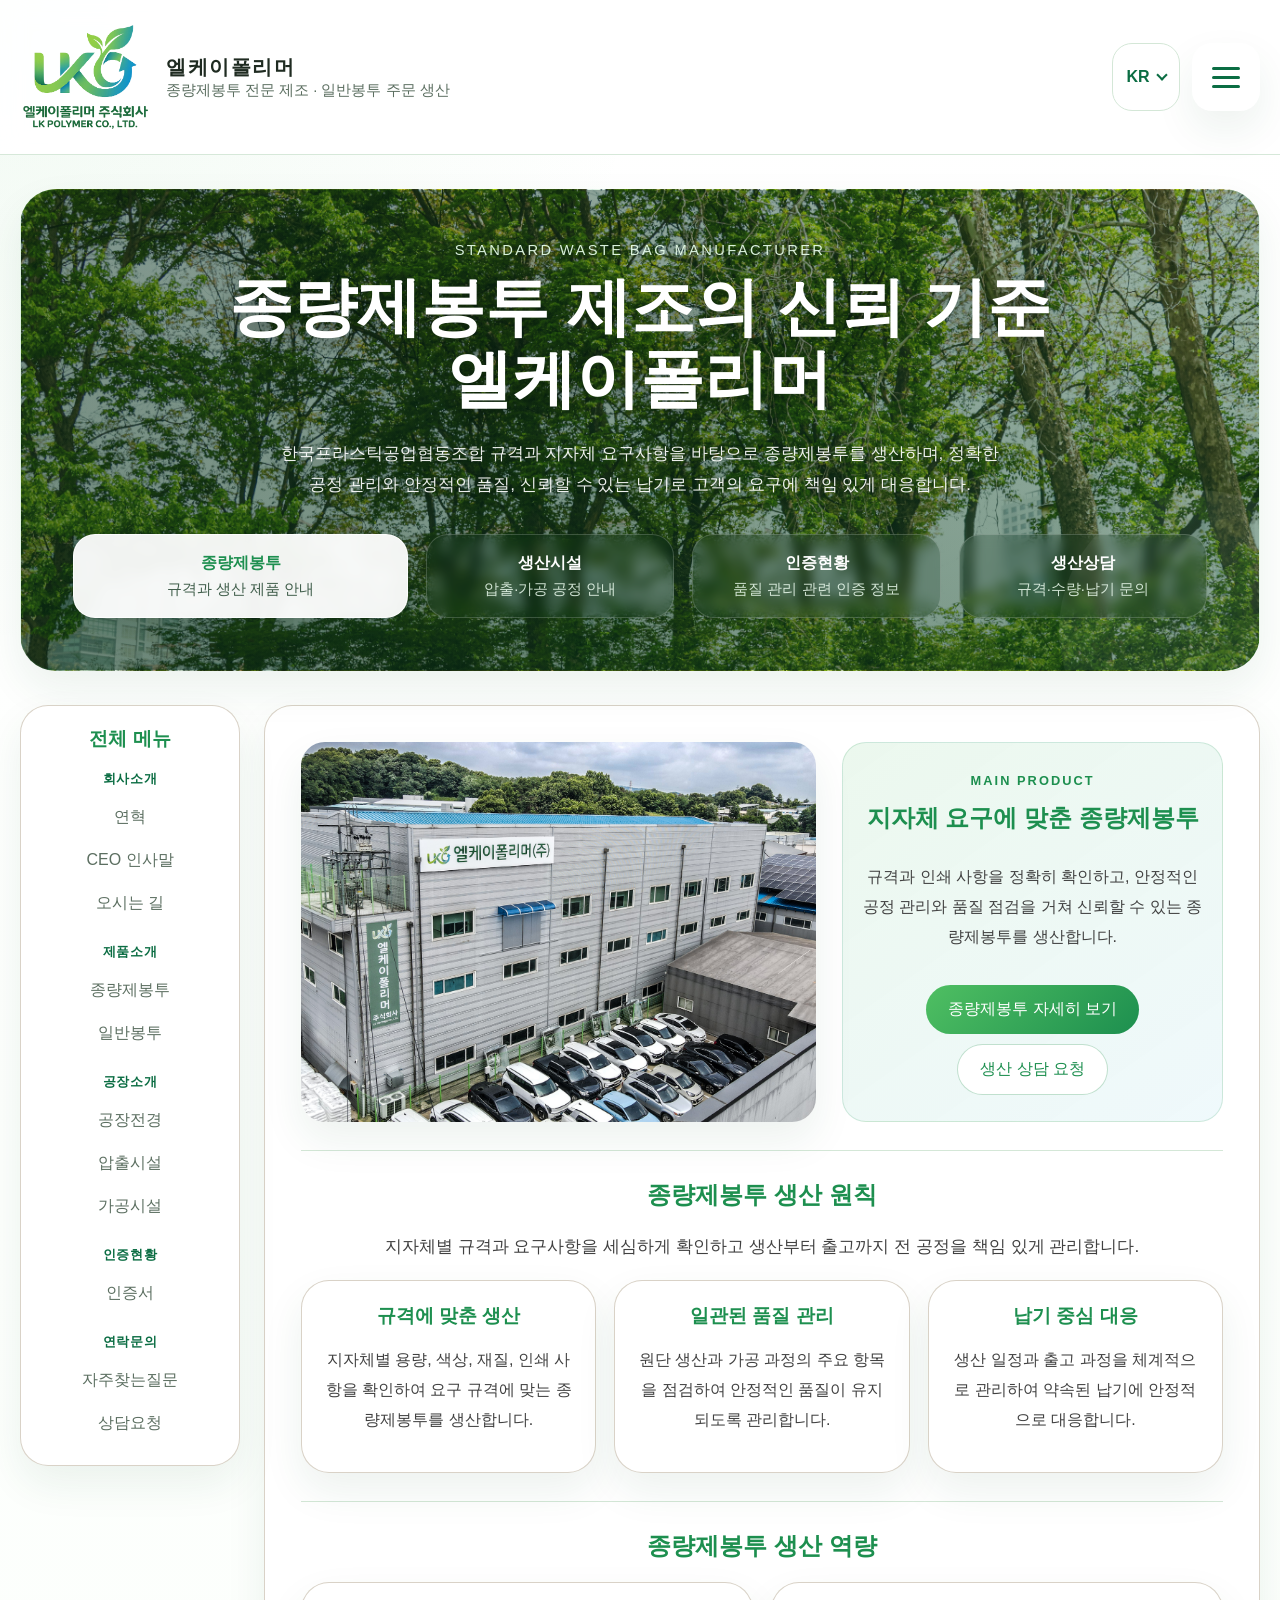
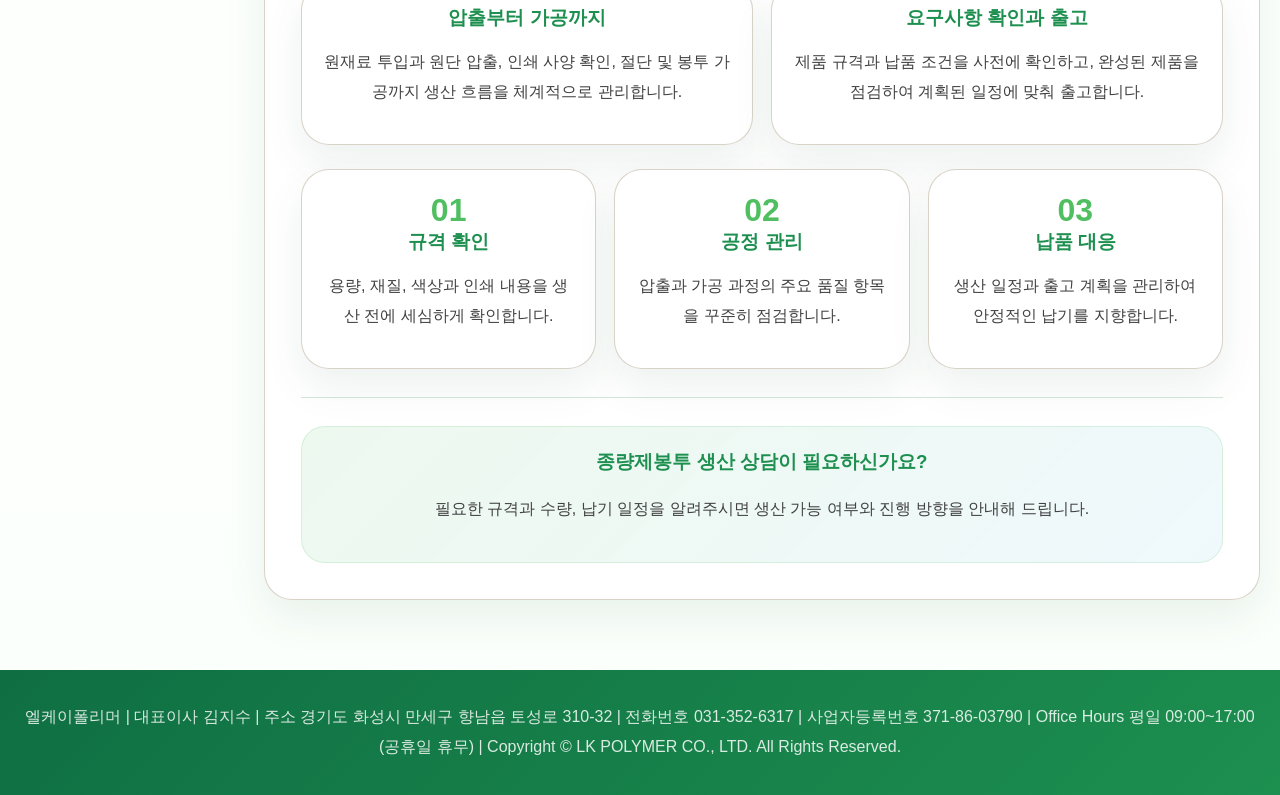
==== commit 61d02133: "1" ====
--- a/index.html
+++ b/index.html
@@ -196,12 +196,12 @@
 
     <footer class="site-footer">
       <div class="footer-inner">
-        <span data-text-key="footerLine">엘케이폴리머 | 대표이사 김지수 | 주소 경기도 화성시 만세구 향남읍 토성로 310-32 | 전화번호 031-352-6317 | 사업자등록번호 381-86-03790 | Office Hours 평일 09:00~17:00 (공휴일 휴무) | Copyright © LK POLYMER CO., LTD. All Rights Reserved.</span>
+        <span data-text-key="footerLine">엘케이폴리머 | 대표이사 김지수 | 주소 경기도 화성시 만세구 향남읍 토성로 310-32 | 전화번호 031-352-6317 | 사업자등록번호 371-86-03790 | Office Hours 평일 09:00~17:00 (공휴일 휴무) | Copyright © LK POLYMER CO., LTD. All Rights Reserved.</span>
       </div>
     </footer>
   </div>
-  <script src="assets/js/content.js"></script>
-  <script src="assets/js/translations.js?v=20261013"></script>
+  <script src="assets/js/content.js?v=registration-371"></script>
+  <script src="assets/js/translations.js?v=registration-371"></script>
   <script src="assets/js/i18n.js?v=20261013"></script>
   <script src="assets/js/site.js?v=20261013"></script>
 </body>
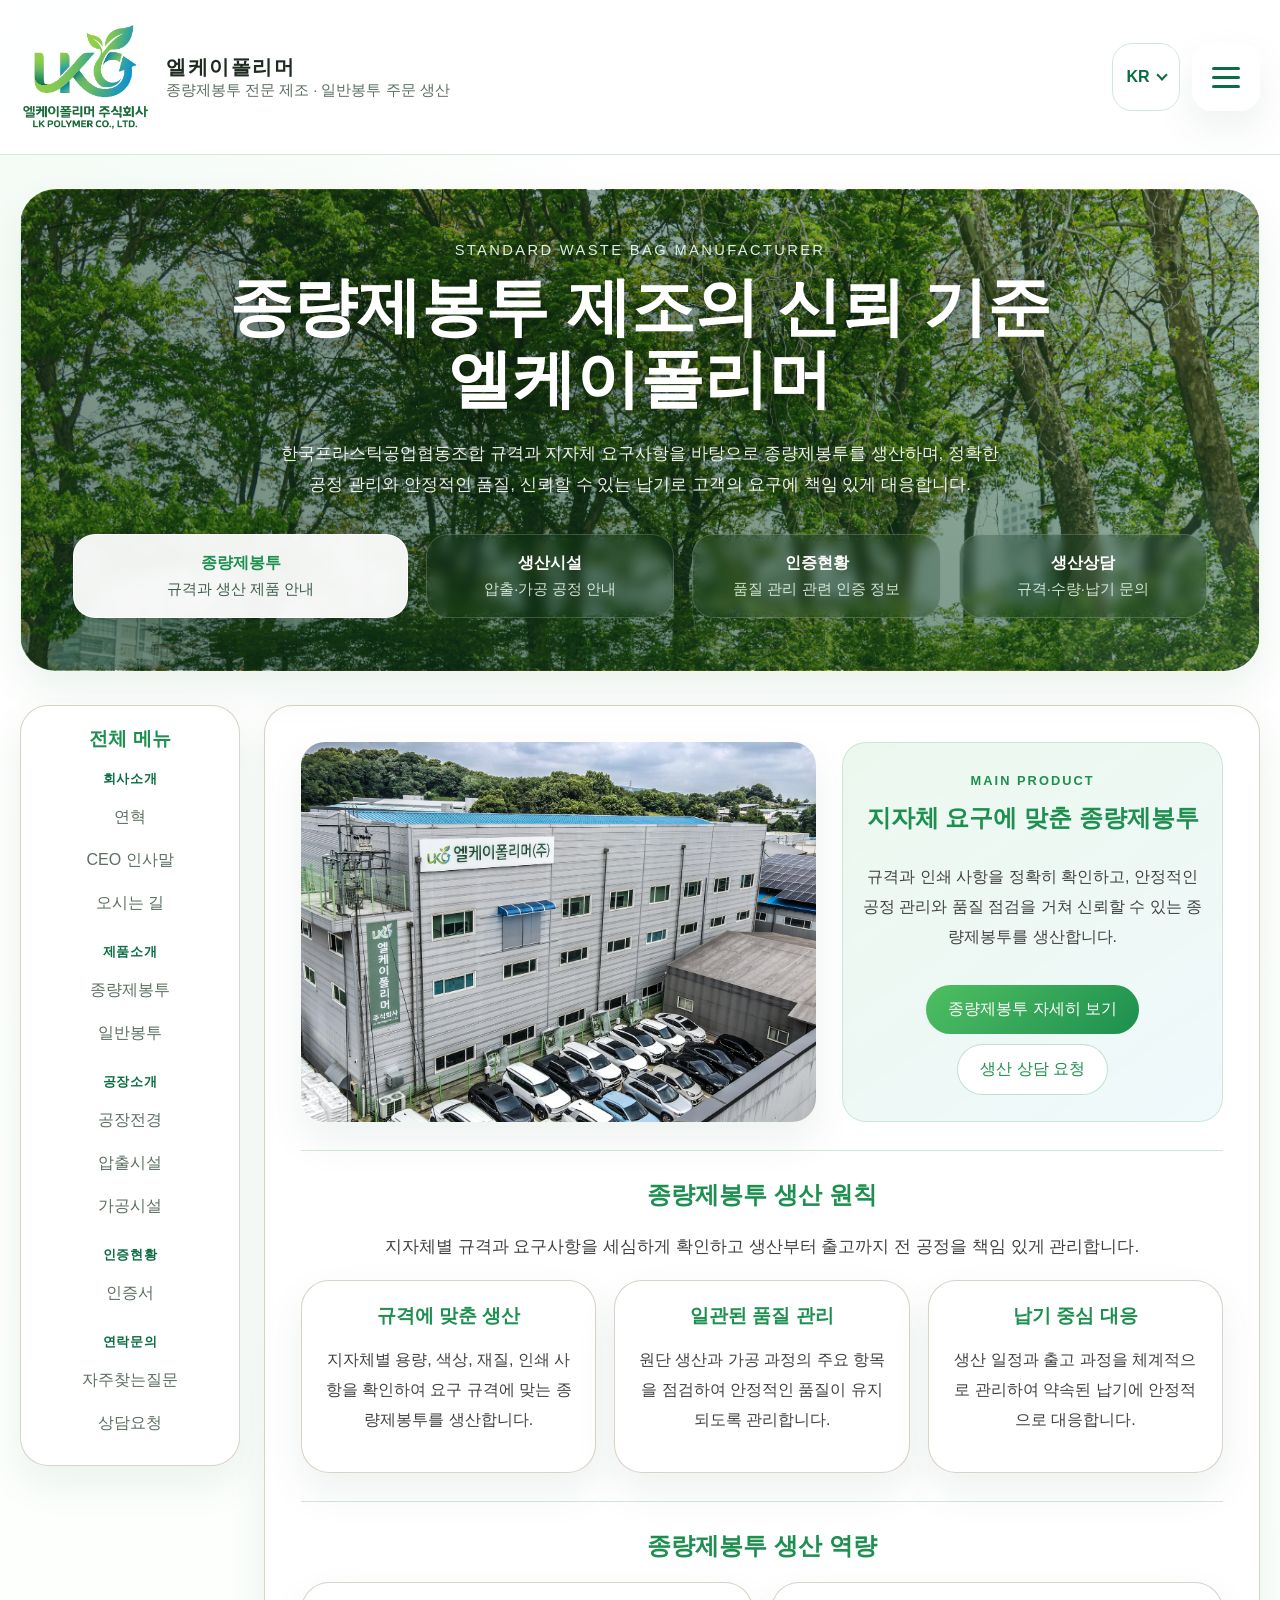
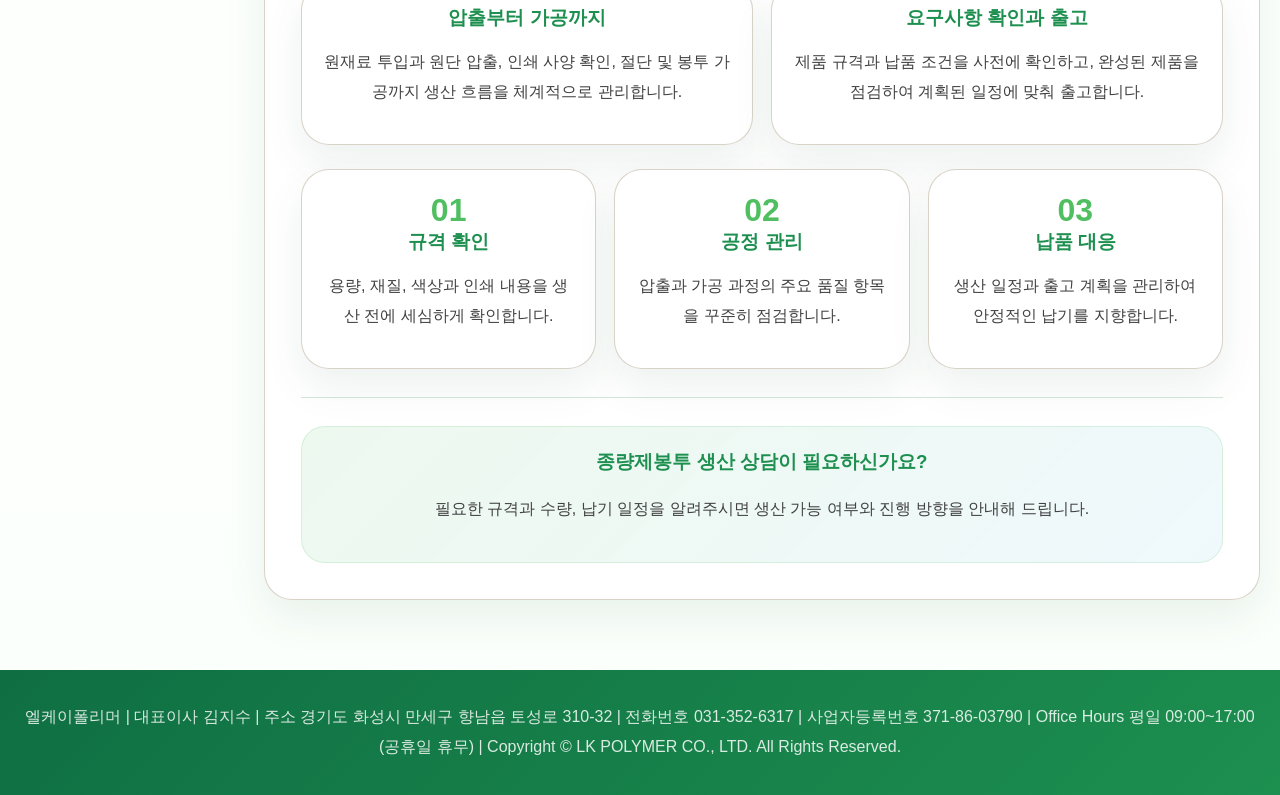
==== commit bde59c2b: "Prepare site for search engine registration" ====
--- a/index.html
+++ b/index.html
@@ -4,6 +4,8 @@
   <meta charset="UTF-8">
   <meta name="viewport" content="width=device-width, initial-scale=1.0">
   <title>엘케이폴리머 | 종량제봉투 전문 제조기업</title>
+  <link rel="canonical" href="https://lkpolymer.kr/">
+  <meta name="description" content="엘케이폴리머는 종량제봉투와 일반봉투를 제조합니다. 제품 안내, 생산시설, 인증 현황과 생산 상담 연락처를 확인하실 수 있습니다.">
   <link rel="stylesheet" href="assets/css/style.css?v=20261013-i18n">
 </head>
 <body data-page="home">
@@ -201,7 +203,7 @@
     </footer>
   </div>
   <script src="assets/js/content.js?v=registration-371"></script>
-  <script src="assets/js/translations.js?v=registration-371"></script>
+  <script src="assets/js/translations.js?v=search-registration"></script>
   <script src="assets/js/i18n.js?v=20261013"></script>
   <script src="assets/js/site.js?v=20261013"></script>
 </body>
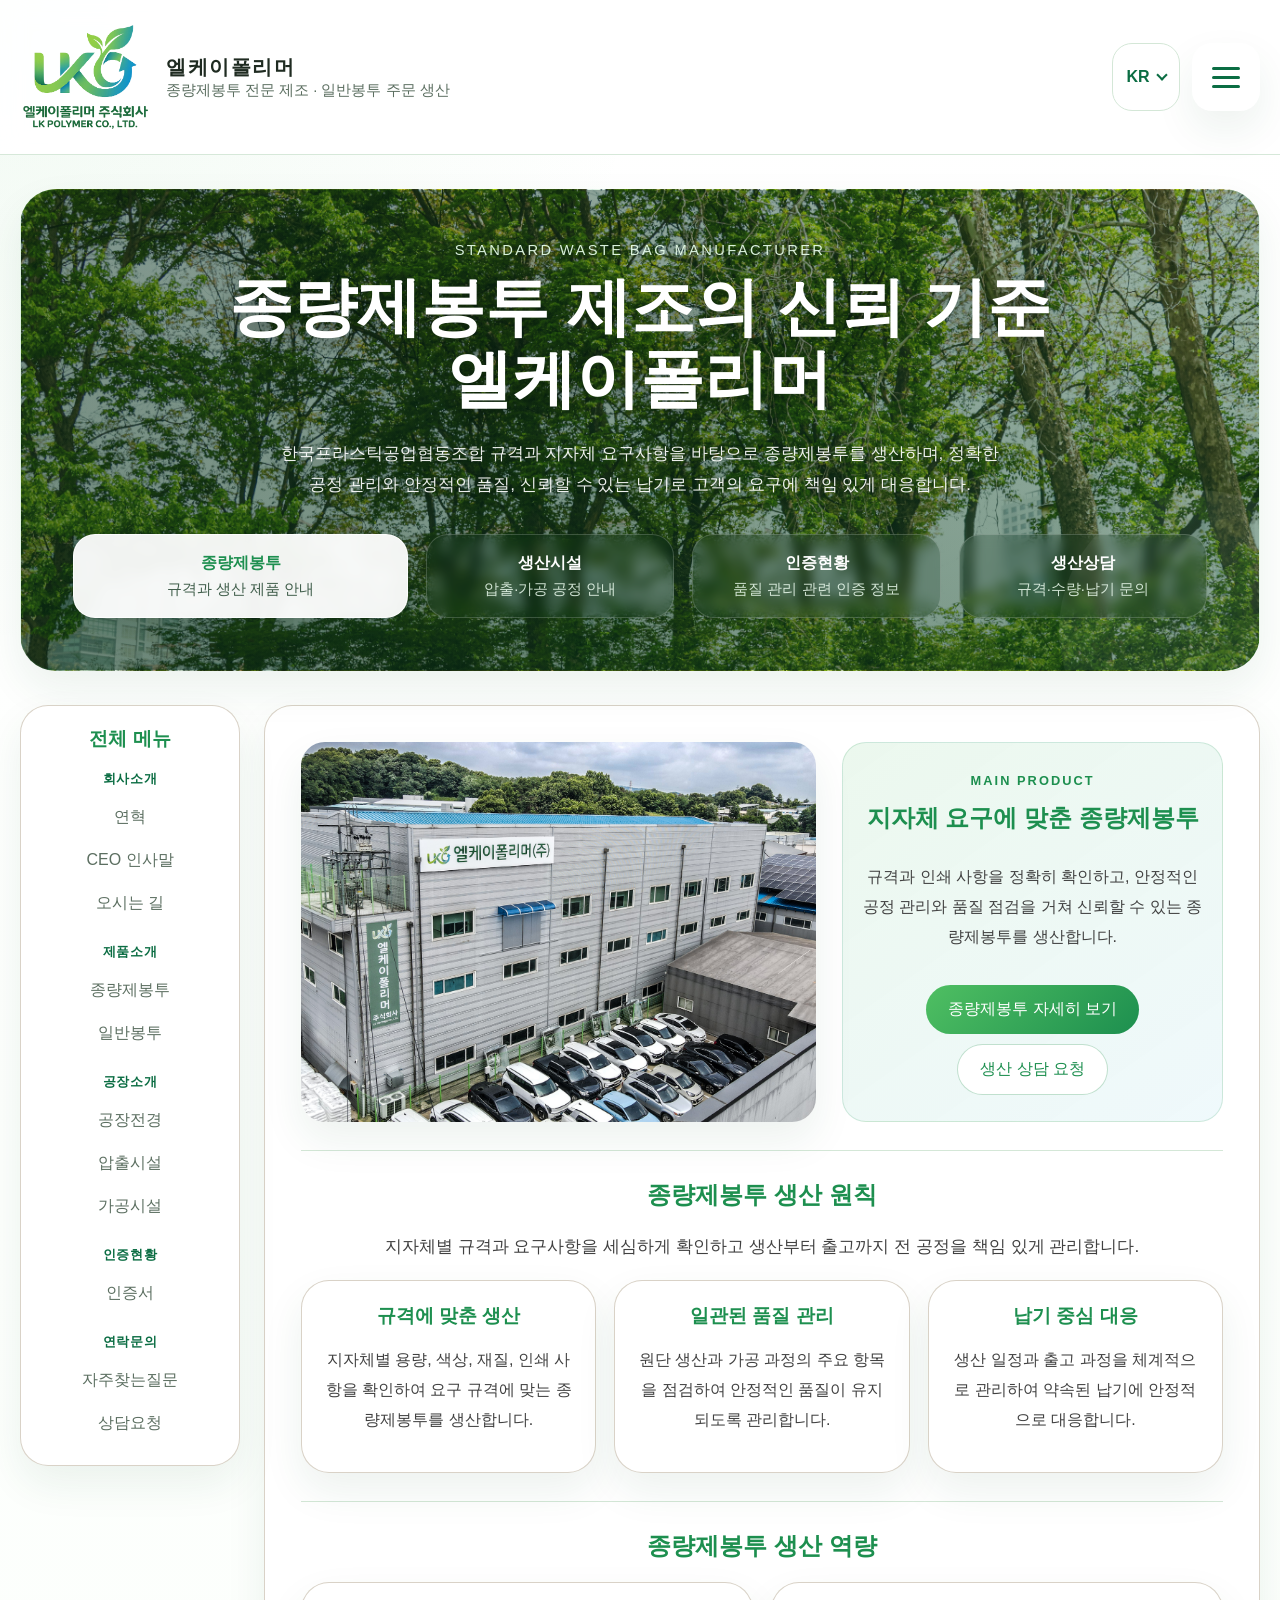
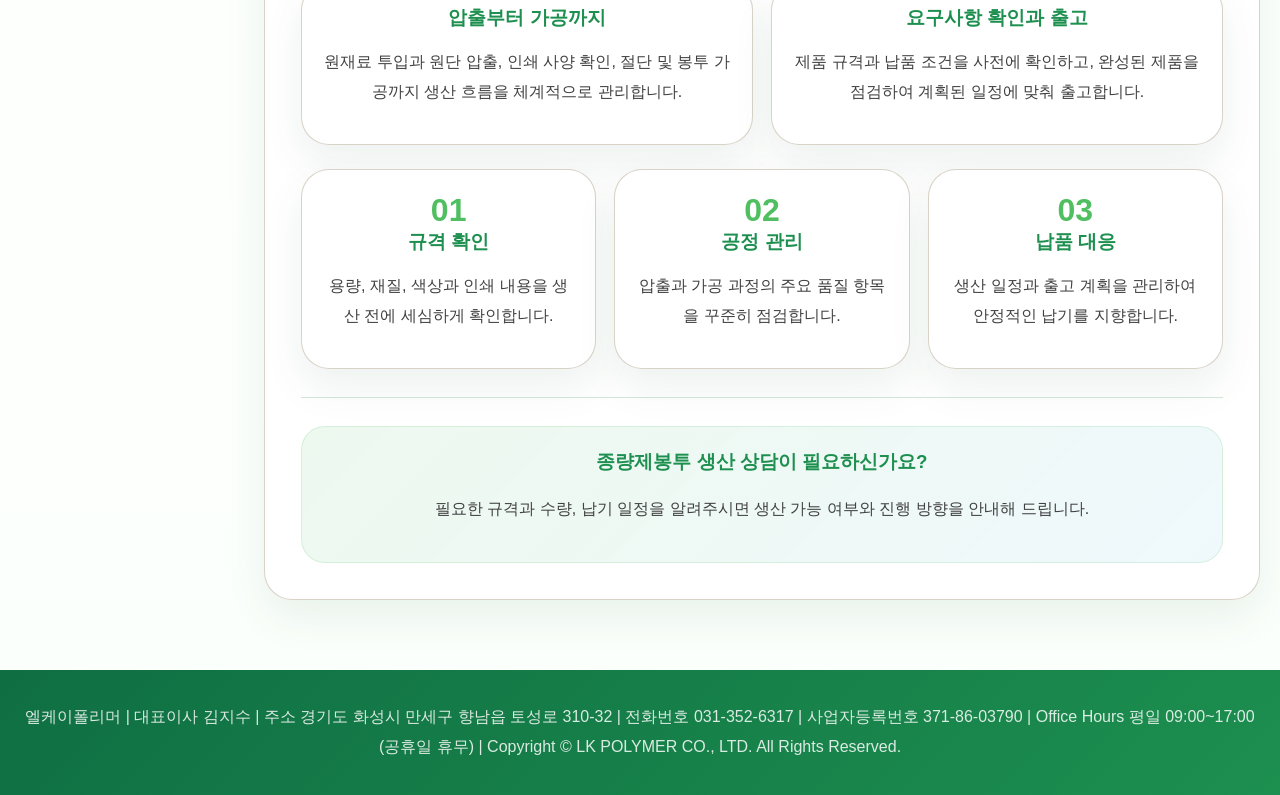
==== commit 69449d92: "Add Naver site ownership verification" ====
--- a/index.html
+++ b/index.html
@@ -5,6 +5,7 @@
   <meta name="viewport" content="width=device-width, initial-scale=1.0">
   <title>엘케이폴리머 | 종량제봉투 전문 제조기업</title>
   <link rel="canonical" href="https://lkpolymer.kr/">
+  <meta name="naver-site-verification" content="0b305a4c0eef032f6979729f683e7613a413a6e4">
   <meta name="description" content="엘케이폴리머는 종량제봉투와 일반봉투를 제조합니다. 제품 안내, 생산시설, 인증 현황과 생산 상담 연락처를 확인하실 수 있습니다.">
   <link rel="stylesheet" href="assets/css/style.css?v=20261013-i18n">
 </head>
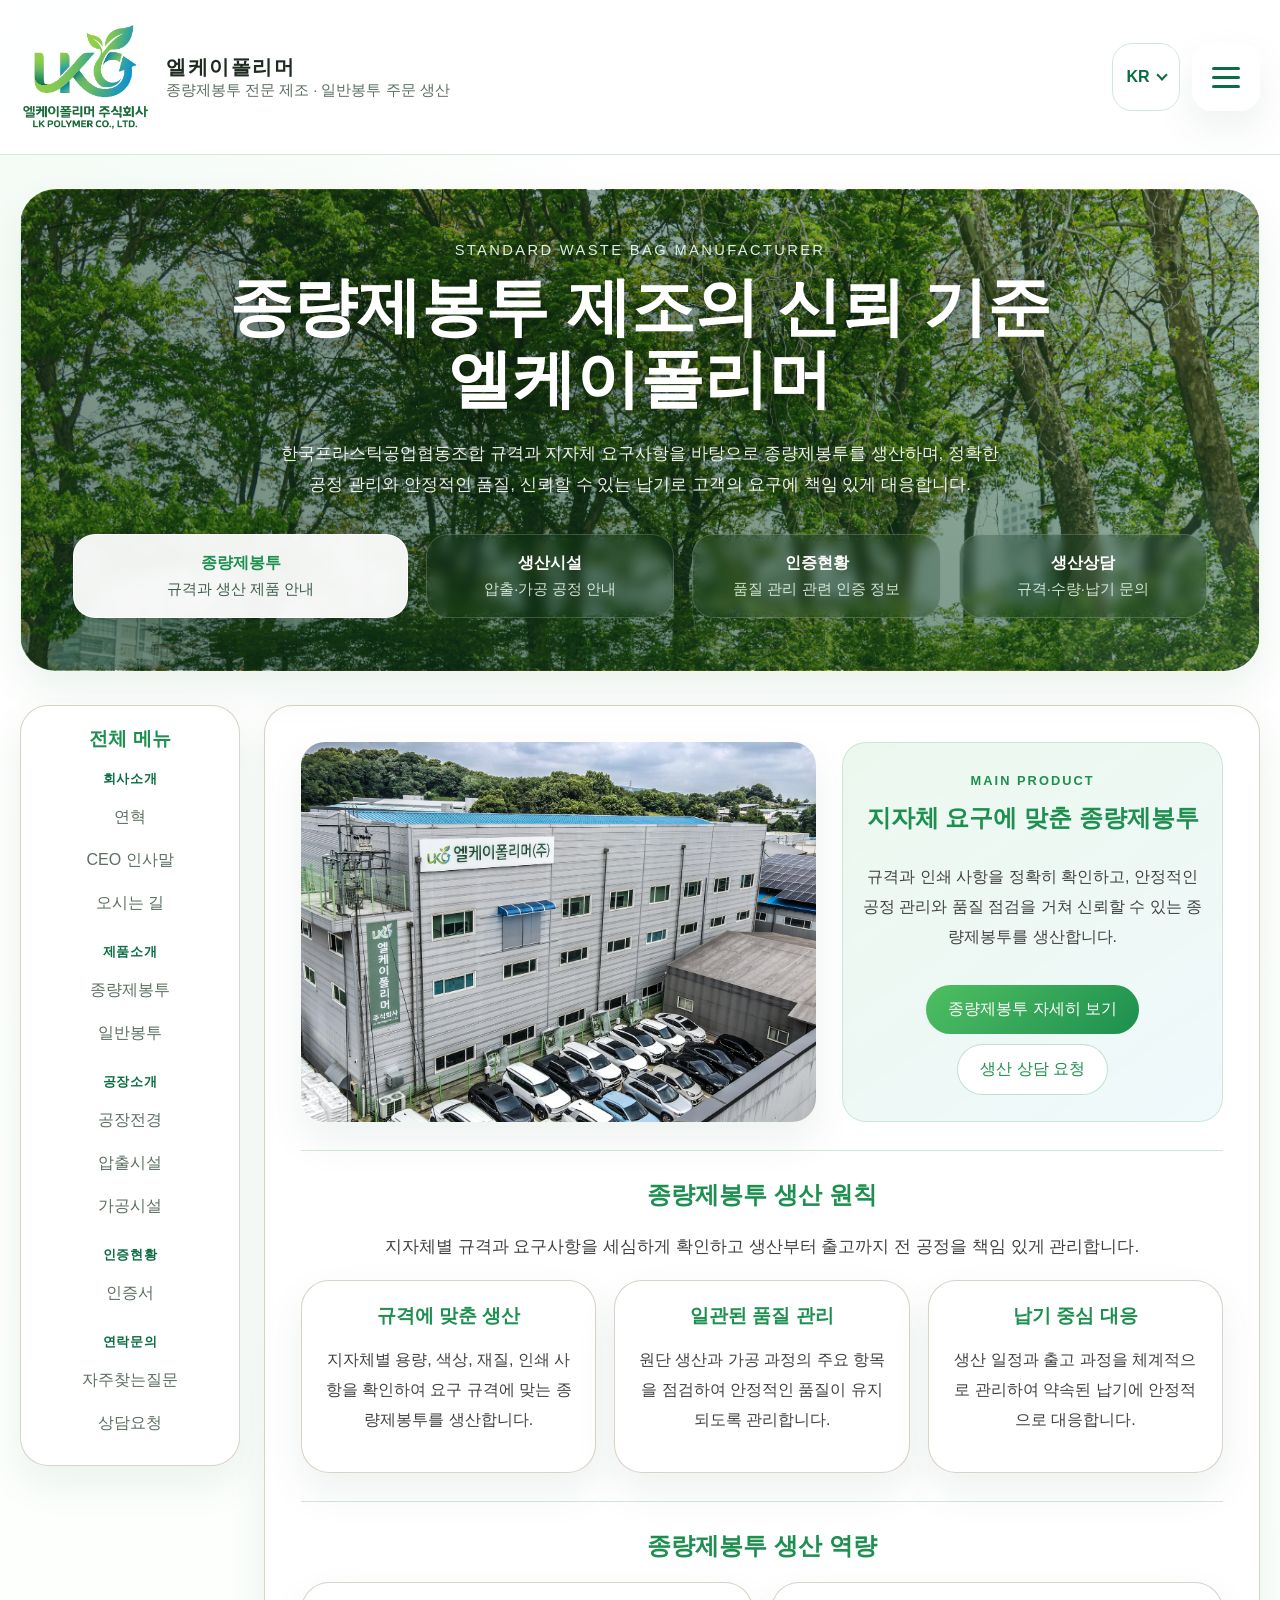
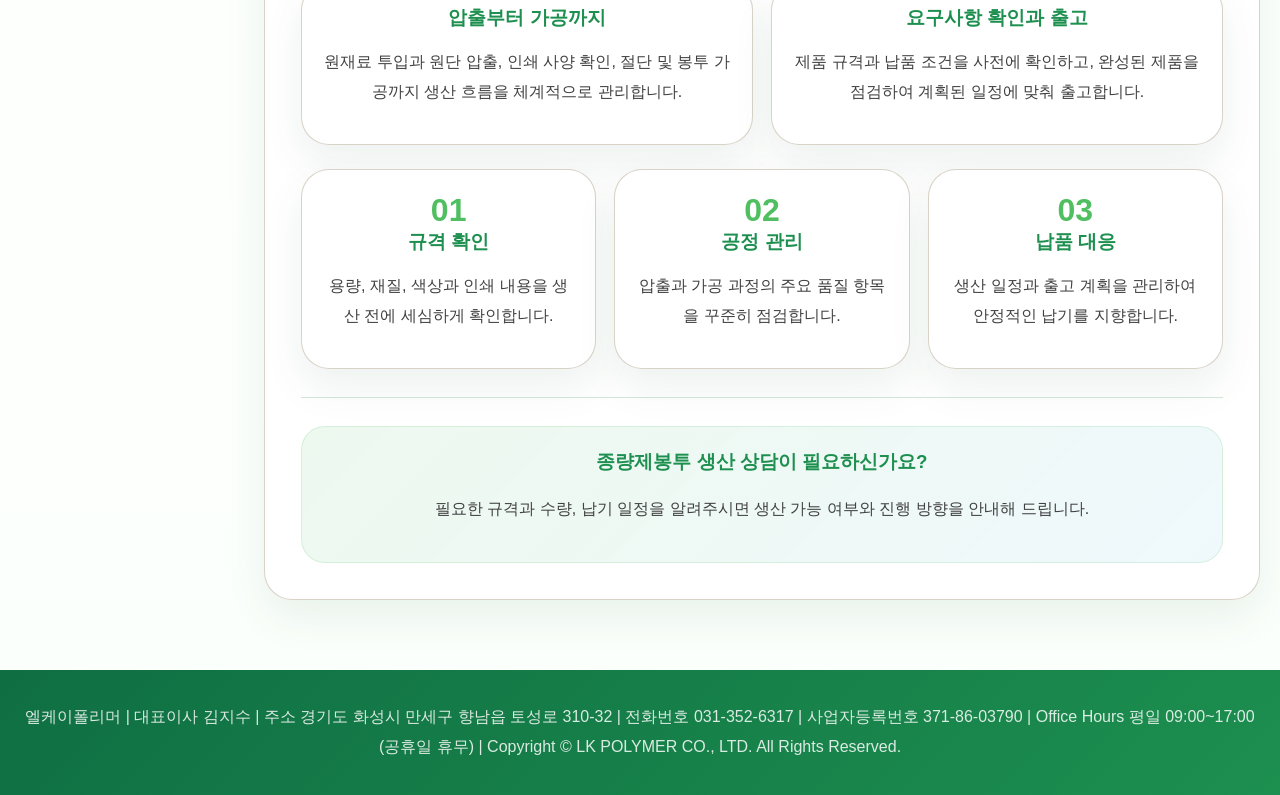
==== commit 2bddae15: "Add LK Polymer favicon to site pages" ====
--- a/index.html
+++ b/index.html
@@ -7,7 +7,15 @@
   <link rel="canonical" href="https://lkpolymer.kr/">
   <meta name="naver-site-verification" content="0b305a4c0eef032f6979729f683e7613a413a6e4">
   <meta name="description" content="엘케이폴리머는 종량제봉투와 일반봉투를 제조합니다. 제품 안내, 생산시설, 인증 현황과 생산 상담 연락처를 확인하실 수 있습니다.">
+  <meta property="og:type" content="website">
+  <meta property="og:site_name" content="엘케이폴리머">
+  <meta property="og:title" content="엘케이폴리머 | 종량제봉투 전문 제조기업">
+  <meta property="og:description" content="엘케이폴리머는 종량제봉투와 일반봉투를 제조합니다. 제품 안내, 생산시설, 인증 현황과 생산 상담 연락처를 확인하실 수 있습니다.">
+  <meta property="og:url" content="https://lkpolymer.kr/">
+  <meta property="og:image" content="https://lkpolymer.kr/assets/images/home-factory.jpg">
+  <meta property="og:image:alt" content="엘케이폴리머 공장 전경">
   <link rel="stylesheet" href="assets/css/style.css?v=20261013-i18n">
+  <link rel="icon" type="image/png" sizes="96x96" href="https://lkpolymer.kr/favicon.png">
 </head>
 <body data-page="home">
   <div class="site-shell">
